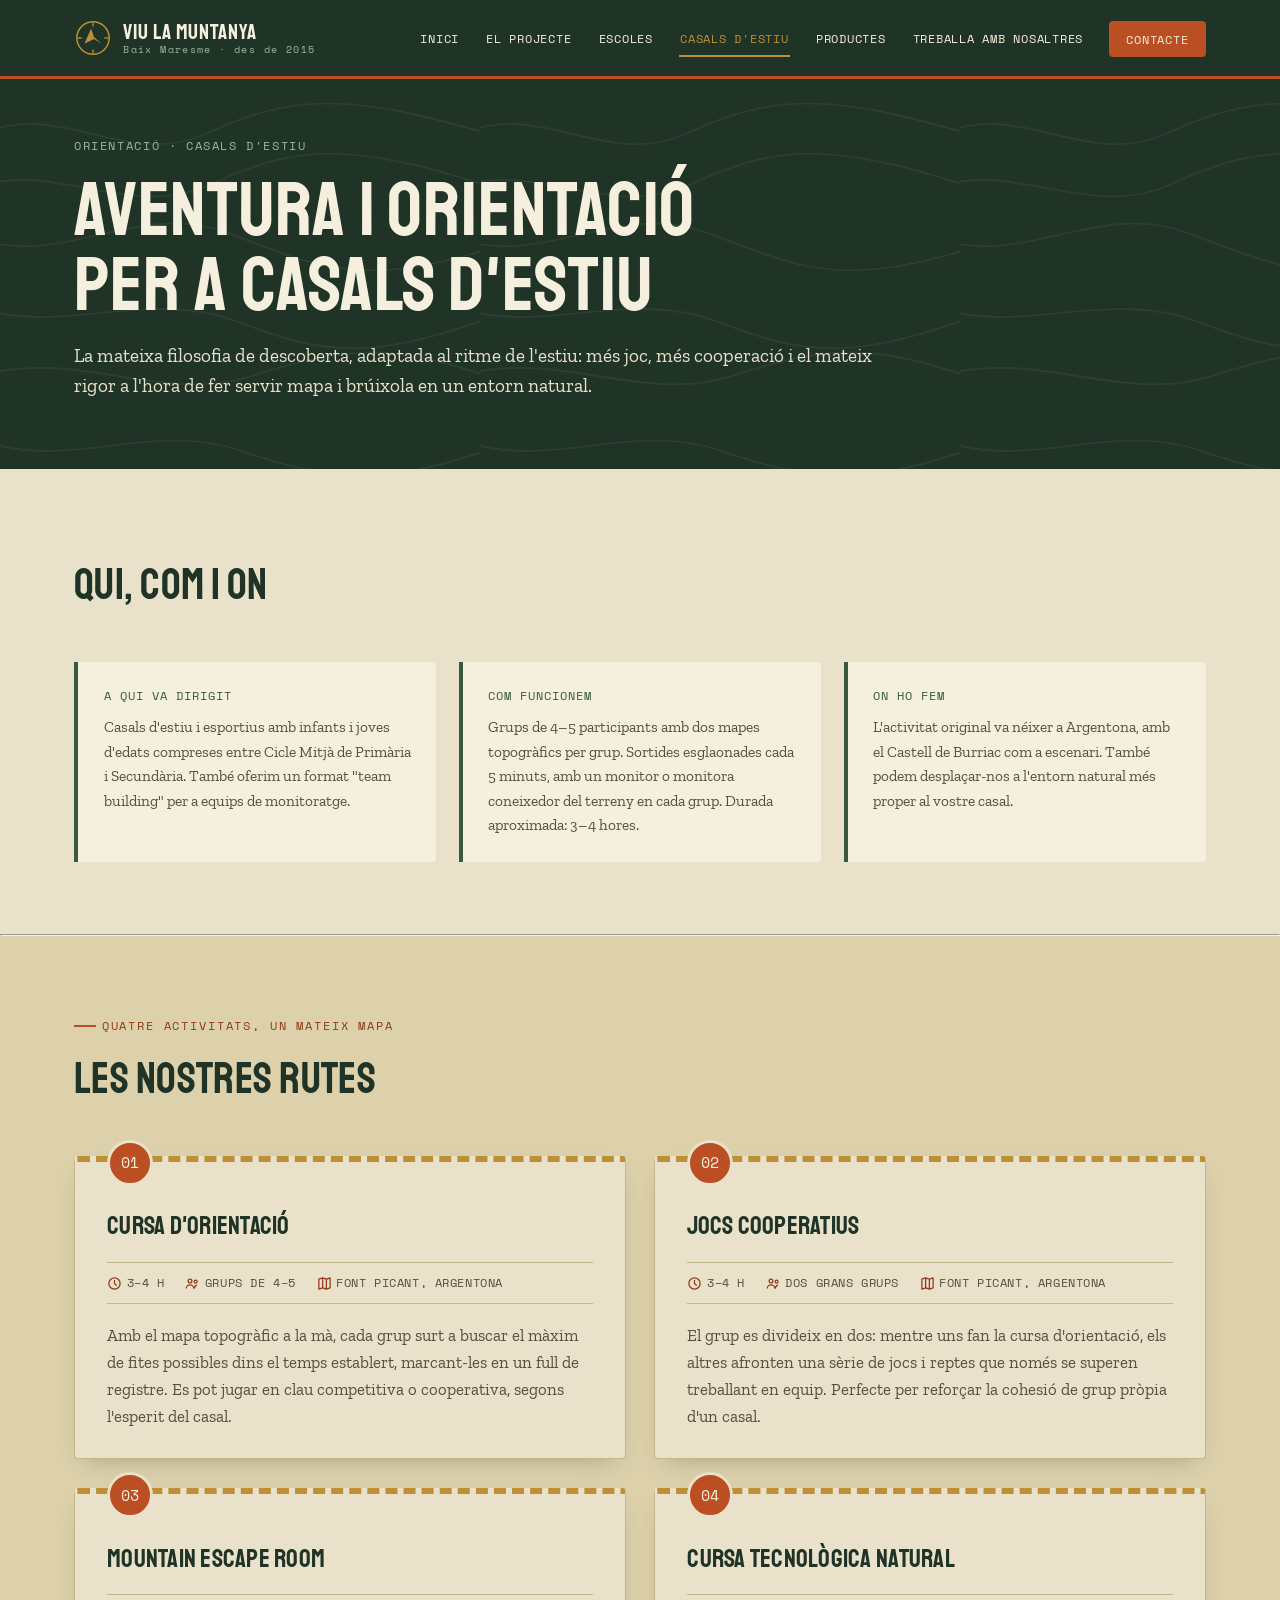
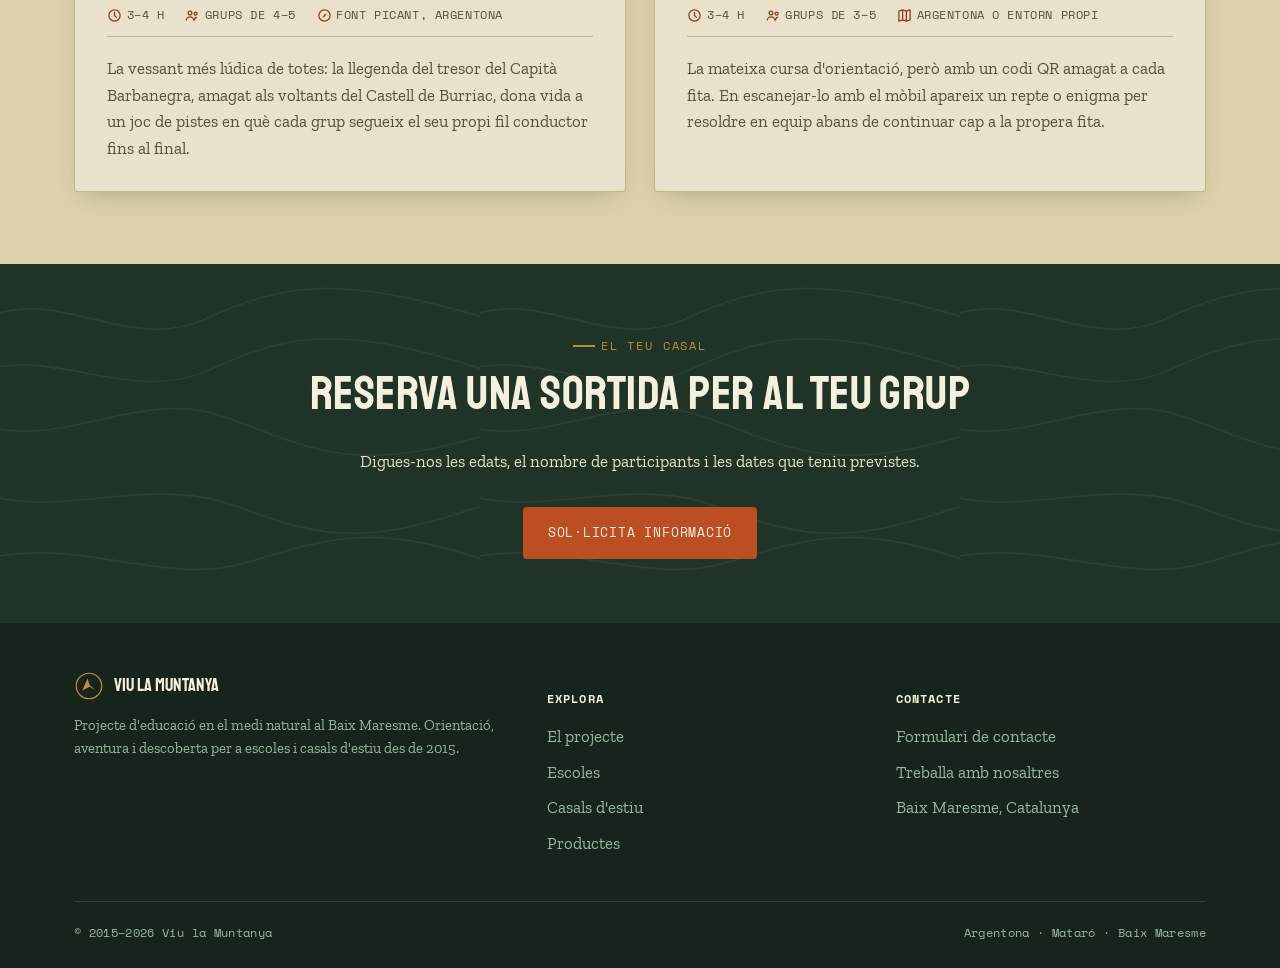
==== casals.html @ aa9889a5 "IMPORT" ====
<!doctype html>
<html lang="ca">
<head>
<meta charset="UTF-8">
<meta name="viewport" content="width=device-width, initial-scale=1">
<title>Orientació en casals d'estiu — Viu la Muntanya</title>
<meta name="description" content="Activitats d'orientació i aventura per a casals d'estiu i esportius del Baix Maresme: cursa d'orientació, jocs cooperatius, mountain escape room i cursa tecnològica natural.">
<link rel="icon" type="image/svg+xml" href="assets/favicon.svg">
<link rel="preconnect" href="https://fonts.googleapis.com">
<link rel="preconnect" href="https://fonts.gstatic.com" crossorigin>
<link href="https://fonts.googleapis.com/css2?family=Staatliches&family=Zilla+Slab:wght@400;500;600;700&family=Space+Mono:wght@400;700&display=swap" rel="stylesheet">
<link rel="stylesheet" href="css/styles.css">
</head>
<body>

<svg style="display:none" aria-hidden="true">
  <symbol id="icon-clock" viewBox="0 0 24 24"><circle cx="12" cy="12" r="9" fill="none" stroke="currentColor" stroke-width="2"/><path d="M12 7v5l3 3" fill="none" stroke="currentColor" stroke-width="2" stroke-linecap="round"/></symbol>
  <symbol id="icon-users" viewBox="0 0 24 24"><circle cx="8" cy="8" r="3" fill="none" stroke="currentColor" stroke-width="2"/><path d="M2 20c0-3.3 2.7-6 6-6s6 2.7 6 6" fill="none" stroke="currentColor" stroke-width="2"/><circle cx="17" cy="9" r="2.4" fill="none" stroke="currentColor" stroke-width="2"/><path d="M15 20c0-2.6 1.8-4.7 4-5.4" fill="none" stroke="currentColor" stroke-width="2"/></symbol>
  <symbol id="icon-map" viewBox="0 0 24 24"><path d="M9 3 3 5v16l6-2 6 2 6-2V3l-6 2-6-2Z" fill="none" stroke="currentColor" stroke-width="2" stroke-linejoin="round"/><line x1="9" y1="3" x2="9" y2="19" stroke="currentColor" stroke-width="2"/><line x1="15" y1="5" x2="15" y2="21" stroke="currentColor" stroke-width="2"/></symbol>
  <symbol id="icon-compass" viewBox="0 0 24 24"><circle cx="12" cy="12" r="9" fill="none" stroke="currentColor" stroke-width="2"/><path d="M15.5 8.5 13 13l-4.5 2.5L11 11z" fill="currentColor"/></symbol>
  <symbol id="icon-menu" viewBox="0 0 24 24"><line x1="4" y1="7" x2="20" y2="7" stroke="currentColor" stroke-width="2"/><line x1="4" y1="12" x2="20" y2="12" stroke="currentColor" stroke-width="2"/><line x1="4" y1="17" x2="20" y2="17" stroke="currentColor" stroke-width="2"/></symbol>
</svg>

<header class="site-header">
  <div class="container">
    <a href="index.html" class="brand">
      <svg class="brand__mark" viewBox="0 0 40 40" aria-hidden="true">
        <circle cx="20" cy="20" r="17" stroke="currentColor" stroke-width="1.6" fill="none"/>
        <line x1="20" y1="4" x2="20" y2="8" stroke="currentColor" stroke-width="1.4"/>
        <line x1="20" y1="32" x2="20" y2="36" stroke="currentColor" stroke-width="1.4"/>
        <line x1="4" y1="20" x2="8" y2="20" stroke="currentColor" stroke-width="1.4"/>
        <line x1="32" y1="20" x2="36" y2="20" stroke="currentColor" stroke-width="1.4"/>
        <path d="M11 26 18 10 21 19 29 26 21 21Z" fill="currentColor"/>
      </svg>
      <span class="brand__word">Viu la Muntanya<small>Baix Maresme · des de 2015</small></span>
    </a>
    <button class="nav__toggle" aria-label="Obrir menú" aria-expanded="false">
      <svg width="22" height="22"><use href="#icon-menu"/></svg>
    </button>
    <nav class="nav" aria-label="Navegació principal">
      <ul class="nav__list">
        <li><a href="index.html">Inici</a></li>
        <li><a href="projecte.html">El projecte</a></li>
        <li><a href="escoles.html">Escoles</a></li>
        <li><a href="casals.html" aria-current="page">Casals d'estiu</a></li>
        <li><a href="productes.html">Productes</a></li>
        <li><a href="treballa.html">Treballa amb nosaltres</a></li>
        <li><a href="contacte.html" class="nav__cta">Contacte</a></li>
      </ul>
    </nav>
  </div>
</header>

<main>

  <section class="hero hero--page topo-bg topo-bg--dark">
    <div class="container">
      <p class="hero__coords">Orientació · Casals d'estiu</p>
      <h1>Aventura i orientació<br>per a casals d'estiu</h1>
      <p class="hero__lede">La mateixa filosofia de descoberta, adaptada al ritme de l'estiu: més joc, més cooperació i el mateix rigor a l'hora de fer servir mapa i brúixola en un entorn natural.</p>
    </div>
  </section>

  <section class="section">
    <div class="container">
      <div class="section__head">
        <h2>Qui, com i on</h2>
      </div>
      <div class="infobar">
        <div class="infobox reveal">
          <h4>A qui va dirigit</h4>
          <p>Casals d'estiu i esportius amb infants i joves d'edats compreses entre Cicle Mitjà de Primària i Secundària. També oferim un format "team building" per a equips de monitoratge.</p>
        </div>
        <div class="infobox reveal">
          <h4>Com funcionem</h4>
          <p>Grups de 4–5 participants amb dos mapes topogràfics per grup. Sortides esglaonades cada 5 minuts, amb un monitor o monitora coneixedor del terreny en cada grup. Durada aproximada: 3–4 hores.</p>
        </div>
        <div class="infobox reveal">
          <h4>On ho fem</h4>
          <p>L'activitat original va néixer a Argentona, amb el Castell de Burriac com a escenari. També podem desplaçar-nos a l'entorn natural més proper al vostre casal.</p>
        </div>
      </div>
    </div>
  </section>

  <hr class="divider-trail">

  <section class="section section--alt">
    <div class="container">
      <div class="section__head">
        <span class="eyebrow">Quatre activitats, un mateix mapa</span>
        <h2>Les nostres rutes</h2>
      </div>
      <div class="routes">

        <article class="route-card reveal" id="cursa-orientacio">
          <span class="route-card__badge">01</span>
          <h3>Cursa d'orientació</h3>
          <div class="route-card__meta">
            <span><svg><use href="#icon-clock"/></svg>3–4 h</span>
            <span><svg><use href="#icon-users"/></svg>Grups de 4–5</span>
            <span><svg><use href="#icon-map"/></svg>Font Picant, Argentona</span>
          </div>
          <p>Amb el mapa topogràfic a la mà, cada grup surt a buscar el màxim de fites possibles dins el temps establert, marcant-les en un full de registre. Es pot jugar en clau competitiva o cooperativa, segons l'esperit del casal.</p>
        </article>

        <article class="route-card reveal" id="jocs-cooperatius">
          <span class="route-card__badge">02</span>
          <h3>Jocs cooperatius</h3>
          <div class="route-card__meta">
            <span><svg><use href="#icon-clock"/></svg>3–4 h</span>
            <span><svg><use href="#icon-users"/></svg>Dos grans grups</span>
            <span><svg><use href="#icon-map"/></svg>Font Picant, Argentona</span>
          </div>
          <p>El grup es divideix en dos: mentre uns fan la cursa d'orientació, els altres afronten una sèrie de jocs i reptes que només se superen treballant en equip. Perfecte per reforçar la cohesió de grup pròpia d'un casal.</p>
        </article>

        <article class="route-card reveal" id="mountain-escape-room">
          <span class="route-card__badge">03</span>
          <h3>Mountain Escape Room</h3>
          <div class="route-card__meta">
            <span><svg><use href="#icon-clock"/></svg>3–4 h</span>
            <span><svg><use href="#icon-users"/></svg>Grups de 4–5</span>
            <span><svg><use href="#icon-compass"/></svg>Font Picant, Argentona</span>
          </div>
          <p>La vessant més lúdica de totes: la llegenda del tresor del Capità Barbanegra, amagat als voltants del Castell de Burriac, dona vida a un joc de pistes en què cada grup segueix el seu propi fil conductor fins al final.</p>
        </article>

        <article class="route-card reveal" id="cursa-tecnologica">
          <span class="route-card__badge">04</span>
          <h3>Cursa tecnològica natural</h3>
          <div class="route-card__meta">
            <span><svg><use href="#icon-clock"/></svg>3–4 h</span>
            <span><svg><use href="#icon-users"/></svg>Grups de 3–5</span>
            <span><svg><use href="#icon-map"/></svg>Argentona o entorn propi</span>
          </div>
          <p>La mateixa cursa d'orientació, però amb un codi QR amagat a cada fita. En escanejar-lo amb el mòbil apareix un repte o enigma per resoldre en equip abans de continuar cap a la propera fita.</p>
        </article>

      </div>
    </div>
  </section>

  <section class="cta-final topo-bg topo-bg--dark">
    <div class="container">
      <span class="eyebrow eyebrow--onDark">El teu casal</span>
      <h2>Reserva una sortida per al teu grup</h2>
      <p>Digues-nos les edats, el nombre de participants i les dates que teniu previstes.</p>
      <div class="hero__actions">
        <a href="contacte.html" class="btn btn--primary">Sol·licita informació</a>
      </div>
    </div>
  </section>

</main>

<footer class="site-footer">
  <div class="container">
    <div class="footer__grid">
      <div>
        <div class="footer__brand">
          <svg viewBox="0 0 40 40" aria-hidden="true"><circle cx="20" cy="20" r="17" stroke="currentColor" stroke-width="1.6" fill="none"/><path d="M11 26 18 10 21 19 29 26 21 21Z" fill="currentColor"/></svg>
          <span>Viu la Muntanya</span>
        </div>
        <p>Projecte d'educació en el medi natural al Baix Maresme. Orientació, aventura i descoberta per a escoles i casals d'estiu des de 2015.</p>
      </div>
      <div class="footer">
        <h5>Explora</h5>
        <ul class="footer__links">
          <li><a href="projecte.html">El projecte</a></li>
          <li><a href="escoles.html">Escoles</a></li>
          <li><a href="casals.html">Casals d'estiu</a></li>
          <li><a href="productes.html">Productes</a></li>
        </ul>
      </div>
      <div class="footer">
        <h5>Contacte</h5>
        <ul class="footer__links">
          <li><a href="contacte.html">Formulari de contacte</a></li>
          <li><a href="treballa.html">Treballa amb nosaltres</a></li>
          <li>Baix Maresme, Catalunya</li>
        </ul>
      </div>
    </div>
    <div class="footer__bottom">
      <span>© 2015–2026 Viu la Muntanya</span>
      <span>Argentona · Mataró · Baix Maresme</span>
    </div>
  </div>
</footer>

<script src="js/main.js"></script>
</body>
</html>
---- css/styles.css ----
/* ==========================================================================
   VIU LA MUNTANYA — sistema de disseny
   Paleta "mapa topogràfic": paper envellit, verd de bosc, blaus de fita
   i el taronja de senyalització de rutes (blaze) com a accent d'acció.
   ========================================================================== */

:root {
  /* ---- color ---- */
  --forest-deep:   #1f3327;
  --forest-mid:    #395a41;
  --forest-pale:   #9ab89f;
  --paper:         #e9e1c9;
  --paper-dark:    #ddd1ac;
  --paper-darker:  #c7b686;
  --blaze:         #bb4f23;
  --blaze-dark:    #8f3a19;
  --ochre:         #bf8f37;
  --ink:           #221d14;
  --ink-soft:      #55503f;
  --cream:         #f5efdd;

  /* ---- type ---- */
  --f-display: "Staatliches", "Arial Narrow", sans-serif;
  --f-body: "Zilla Slab", Georgia, "Times New Roman", serif;
  --f-mono: "Space Mono", "Courier New", monospace;

  /* ---- scale ---- */
  --container: 1180px;
  --radius-sm: 4px;
  --radius-md: 10px;
  --shadow-card: 0 10px 24px -12px rgba(31, 51, 39, 0.35);
}

/* ---------------------------------------------------------------------- */
/* Reset                                                                    */
/* ---------------------------------------------------------------------- */
*, *::before, *::after { box-sizing: border-box; }
html { scroll-behavior: smooth; }
@media (prefers-reduced-motion: reduce) {
  html { scroll-behavior: auto; }
  *, *::before, *::after {
    animation-duration: 0.01ms !important;
    animation-iteration-count: 1 !important;
    transition-duration: 0.01ms !important;
    scroll-behavior: auto !important;
  }
}

body {
  margin: 0;
  background: var(--paper);
  color: var(--ink);
  font-family: var(--f-body);
  font-size: 1.05rem;
  line-height: 1.6;
  -webkit-font-smoothing: antialiased;
}

img { max-width: 100%; display: block; }
a { color: inherit; text-decoration: none; }
ul { list-style: none; margin: 0; padding: 0; }
h1, h2, h3, h4 { margin: 0; font-family: var(--f-display); font-weight: 400; letter-spacing: 0.01em; }
p { margin: 0 0 1em; }
button { font: inherit; cursor: pointer; }

:focus-visible {
  outline: 3px solid var(--blaze);
  outline-offset: 3px;
}

/* topographic contour texture, used as a faint background layer */
.topo-bg {
  position: relative;
}
.topo-bg::before {
  content: "";
  position: absolute;
  inset: 0;
  background-image: url("../assets/topo-light.svg");
  background-size: 480px;
  opacity: 0.55;
  pointer-events: none;
}
.topo-bg--dark::before {
  background-image: url("../assets/topo-dark.svg");
  opacity: 0.5;
}

.container {
  max-width: var(--container);
  margin: 0 auto;
  padding: 0 1.5rem;
  position: relative;
  z-index: 1;
}

.eyebrow {
  display: inline-flex;
  align-items: center;
  gap: 0.5em;
  font-family: var(--f-mono);
  font-size: 0.72rem;
  letter-spacing: 0.16em;
  text-transform: uppercase;
  color: var(--blaze-dark);
}
.eyebrow::before {
  content: "";
  width: 22px;
  height: 2px;
  background: var(--blaze);
  display: inline-block;
}
.eyebrow--onDark { color: var(--ochre); }
.eyebrow--onDark::before { background: var(--ochre); }

/* ---------------------------------------------------------------------- */
/* Header / navegació                                                       */
/* ---------------------------------------------------------------------- */
.site-header {
  position: sticky;
  top: 0;
  z-index: 50;
  background: var(--forest-deep);
  border-bottom: 3px solid var(--blaze);
}
.site-header .container {
  display: flex;
  align-items: center;
  justify-content: space-between;
  height: 76px;
}
.brand {
  display: flex;
  align-items: center;
  gap: 0.7rem;
  color: var(--cream);
}
.brand__mark { width: 38px; height: 38px; flex-shrink: 0; color: var(--ochre); }
.brand__word {
  font-family: var(--f-display);
  font-size: 1.35rem;
  letter-spacing: 0.03em;
  line-height: 1;
}
.brand__word small {
  display: block;
  font-family: var(--f-mono);
  font-size: 0.62rem;
  letter-spacing: 0.14em;
  color: var(--forest-pale);
  margin-top: 3px;
}

.nav {
  display: flex;
  align-items: center;
  gap: 1.6rem;
}
.nav__list {
  display: flex;
  align-items: center;
  gap: 1.5rem;
}
.nav__list a {
  font-family: var(--f-mono);
  font-size: 0.78rem;
  letter-spacing: 0.06em;
  text-transform: uppercase;
  color: var(--cream);
  padding: 0.4rem 0.1rem;
  border-bottom: 2px solid transparent;
  transition: border-color 0.15s ease, color 0.15s ease;
}
.nav__list a:hover { border-color: var(--ochre); }
.nav__list a[aria-current="page"] { color: var(--ochre); border-color: var(--ochre); }
.nav__cta {
  background: var(--blaze);
  color: var(--cream) !important;
  padding: 0.55rem 1.1rem !important;
  border-radius: var(--radius-sm);
  border-bottom: none !important;
}
.nav__cta:hover { background: var(--blaze-dark); border-color: transparent !important; }

.nav__toggle {
  display: none;
  background: none;
  border: none;
  color: var(--cream);
  width: 40px;
  height: 40px;
}

@media (max-width: 860px) {
  .nav__toggle { display: inline-flex; align-items: center; justify-content: center; }
  .nav {
    position: fixed;
    inset: 76px 0 0 0;
    background: var(--forest-deep);
    flex-direction: column;
    align-items: stretch;
    padding: 1.5rem;
    transform: translateY(-8px);
    opacity: 0;
    visibility: hidden;
    transition: opacity 0.18s ease, transform 0.18s ease, visibility 0.18s;
  }
  .nav.is-open { opacity: 1; visibility: visible; transform: translateY(0); }
  .nav__list { flex-direction: column; align-items: flex-start; gap: 0; width: 100%; }
  .nav__list li { width: 100%; border-bottom: 1px solid rgba(245,239,221,0.12); }
  .nav__list a { display: block; padding: 1rem 0.2rem; }
  .nav__cta { margin-top: 1rem; text-align: center; }
}

/* ---------------------------------------------------------------------- */
/* Hero                                                                     */
/* ---------------------------------------------------------------------- */
.hero {
  background: var(--forest-deep);
  color: var(--cream);
  padding: 5rem 0 4rem;
  overflow: hidden;
}
.hero--page { padding: 3.6rem 0 3rem; }
.hero__coords {
  font-family: var(--f-mono);
  font-size: 0.72rem;
  letter-spacing: 0.14em;
  color: var(--forest-pale);
  text-transform: uppercase;
  margin-bottom: 1.1rem;
}
.hero h1 {
  font-size: clamp(2.6rem, 6vw, 5rem);
  line-height: 0.98;
  color: var(--cream);
  text-transform: uppercase;
}
.hero h1 em {
  font-style: normal;
  color: var(--ochre);
}
.hero__lede {
  font-family: var(--f-body);
  font-size: 1.2rem;
  max-width: 42em;
  color: var(--paper);
  margin-top: 1.1rem;
}
.hero__actions {
  display: flex;
  flex-wrap: wrap;
  gap: 0.9rem;
  margin-top: 2rem;
}

.btn {
  display: inline-flex;
  align-items: center;
  gap: 0.5em;
  font-family: var(--f-mono);
  font-size: 0.82rem;
  letter-spacing: 0.06em;
  text-transform: uppercase;
  padding: 0.85rem 1.4rem;
  border-radius: var(--radius-sm);
  border: 2px solid transparent;
  transition: transform 0.12s ease, background 0.15s ease, color 0.15s ease, border-color 0.15s ease;
}
.btn:hover { transform: translateY(-2px); }
.btn--primary { background: var(--blaze); color: var(--cream); }
.btn--primary:hover { background: var(--blaze-dark); }
.btn--ghost { border-color: var(--ochre); color: var(--cream); }
.btn--ghost:hover { background: rgba(245,239,221,0.08); }
.btn--dark { border-color: var(--forest-deep); color: var(--forest-deep); }
.btn--dark:hover { background: var(--forest-deep); color: var(--cream); }

/* ---------------------------------------------------------------------- */
/* Stats strip                                                              */
/* ---------------------------------------------------------------------- */
.stats {
  background: var(--paper-dark);
  border-bottom: 1px solid var(--paper-darker);
}
.stats__grid {
  display: grid;
  grid-template-columns: repeat(4, 1fr);
  gap: 1.5rem;
  padding: 2rem 0;
}
.stat__num {
  font-family: var(--f-display);
  font-size: 2.1rem;
  color: var(--forest-deep);
  line-height: 1;
}
.stat__label {
  font-family: var(--f-mono);
  font-size: 0.68rem;
  letter-spacing: 0.08em;
  text-transform: uppercase;
  color: var(--ink-soft);
  margin-top: 0.4rem;
}
@media (max-width: 760px) {
  .stats__grid { grid-template-columns: repeat(2, 1fr); }
}

/* ---------------------------------------------------------------------- */
/* Seccions genèriques                                                      */
/* ---------------------------------------------------------------------- */
.section { padding: 4.5rem 0; }
.section--tight { padding: 3rem 0; }
.section--alt { background: var(--paper-dark); }
.section__head { max-width: 42em; margin-bottom: 2.6rem; }
.section__head h2 {
  font-size: clamp(1.9rem, 3.6vw, 2.7rem);
  color: var(--forest-deep);
  text-transform: uppercase;
  margin-top: 0.6rem;
}
.section__head p { color: var(--ink-soft); margin-top: 0.9rem; font-size: 1.05rem; }

.divider-trail {
  height: 1px;
  background-image: repeating-linear-gradient(90deg, var(--paper-darker) 0 10px, transparent 10px 18px);
  margin: 0;
}

/* ---------------------------------------------------------------------- */
/* Targetes "fork in the trail" (públic: escoles / casals)                  */
/* ---------------------------------------------------------------------- */
.fork {
  display: grid;
  grid-template-columns: 1fr 1fr;
  gap: 1.6rem;
}
.fork__card {
  background: var(--forest-deep);
  color: var(--cream);
  padding: 2.4rem;
  border-radius: var(--radius-md);
  position: relative;
  overflow: hidden;
  transition: transform 0.18s ease;
}
.fork__card:hover { transform: translateY(-4px); }
.fork__card::after {
  content: "";
  position: absolute; inset: 0;
  background-image: url("../assets/topo-dark.svg");
  background-size: 420px;
  opacity: 0.45;
  pointer-events: none;
}
.fork__card > * { position: relative; z-index: 1; }
.fork__card h3 {
  font-size: 1.9rem;
  text-transform: uppercase;
  margin: 0.6rem 0 0.7rem;
  color: var(--cream);
}
.fork__card p { color: var(--paper); }
.fork__card .btn { margin-top: 1.2rem; }
@media (max-width: 760px) { .fork { grid-template-columns: 1fr; } }

/* ---------------------------------------------------------------------- */
/* Targetes de ruta (activitats) — l'element signatura del lloc            */
/* ---------------------------------------------------------------------- */
.routes {
  display: grid;
  grid-template-columns: repeat(2, 1fr);
  gap: 1.8rem;
}
@media (max-width: 760px) { .routes { grid-template-columns: 1fr; } }

.route-card {
  background: var(--paper);
  border: 1px solid var(--paper-darker);
  border-top: 6px dashed var(--ochre);
  border-radius: var(--radius-sm);
  padding: 2rem 2rem 1.8rem;
  position: relative;
  box-shadow: var(--shadow-card);
  scroll-margin-top: 100px;
}
.route-card__badge {
  position: absolute;
  top: -22px;
  left: 2rem;
  width: 46px;
  height: 46px;
  background: var(--blaze);
  color: var(--cream);
  border-radius: 50%;
  display: flex;
  align-items: center;
  justify-content: center;
  font-family: var(--f-mono);
  font-size: 0.95rem;
  border: 3px solid var(--paper);
}
.route-card h3 {
  margin-top: 0.8rem;
  font-size: 1.6rem;
  color: var(--forest-deep);
  text-transform: uppercase;
}
.route-card__meta {
  display: flex;
  flex-wrap: wrap;
  gap: 0.9rem 1.3rem;
  margin: 0.9rem 0 1.1rem;
  padding: 0.7rem 0;
  border-top: 1px solid var(--paper-darker);
  border-bottom: 1px solid var(--paper-darker);
}
.route-card__meta span {
  display: inline-flex;
  align-items: center;
  gap: 0.4em;
  font-family: var(--f-mono);
  font-size: 0.72rem;
  letter-spacing: 0.05em;
  text-transform: uppercase;
  color: var(--ink-soft);
}
.route-card__meta svg { width: 15px; height: 15px; color: var(--blaze-dark); flex-shrink: 0; }
.route-card p { color: var(--ink-soft); }
.route-card p:last-child { margin-bottom: 0; }
.route-card strong { color: var(--ink); }

/* ---------------------------------------------------------------------- */
/* Caixa d'informació (a qui va dirigit / com funcionem)                    */
/* ---------------------------------------------------------------------- */
.infobar {
  display: grid;
  grid-template-columns: repeat(3, 1fr);
  gap: 1.4rem;
  margin-top: 2.5rem;
}
@media (max-width: 860px) { .infobar { grid-template-columns: 1fr; } }
.infobox {
  background: var(--cream);
  border-left: 4px solid var(--forest-mid);
  padding: 1.5rem 1.6rem;
  border-radius: 0 var(--radius-sm) var(--radius-sm) 0;
}
.infobox h4 {
  font-family: var(--f-mono);
  text-transform: uppercase;
  font-size: 0.78rem;
  letter-spacing: 0.08em;
  color: var(--forest-mid);
  margin-bottom: 0.6rem;
}
.infobox p { color: var(--ink-soft); font-size: 0.96rem; margin: 0; }

/* ---------------------------------------------------------------------- */
/* Timeline (El projecte)                                                   */
/* ---------------------------------------------------------------------- */
.timeline { position: relative; padding-left: 2.6rem; }
.timeline::before {
  content: "";
  position: absolute;
  left: 10px; top: 6px; bottom: 6px;
  width: 2px;
  background-image: repeating-linear-gradient(180deg, var(--forest-mid) 0 8px, transparent 8px 14px);
}
.timeline__step { position: relative; padding-bottom: 2.4rem; }
.timeline__step:last-child { padding-bottom: 0; }
.timeline__step::before {
  content: "";
  position: absolute;
  left: -2.6rem;
  top: 2px;
  width: 22px; height: 22px;
  background: var(--blaze);
  border: 3px solid var(--paper);
  border-radius: 50%;
  box-shadow: 0 0 0 2px var(--forest-mid);
}
.timeline__step h4 {
  font-family: var(--f-display);
  font-size: 1.3rem;
  color: var(--forest-deep);
  text-transform: uppercase;
}
.timeline__step p { color: var(--ink-soft); margin-top: 0.4rem; }

/* ---------------------------------------------------------------------- */
/* Pilars (targetes petites en fila)                                        */
/* ---------------------------------------------------------------------- */
.pillars {
  display: grid;
  grid-template-columns: repeat(4, 1fr);
  gap: 1.2rem;
}
@media (max-width: 860px) { .pillars { grid-template-columns: repeat(2, 1fr); } }
.pillar {
  background: var(--paper);
  border: 1px solid var(--paper-darker);
  padding: 1.4rem;
  text-align: left;
  border-radius: var(--radius-sm);
}
.pillar__num { font-family: var(--f-mono); color: var(--blaze); font-size: 0.8rem; }
.pillar h4 { font-size: 1.15rem; margin: 0.4rem 0 0.3rem; color: var(--forest-deep); text-transform: uppercase; }
.pillar p { font-size: 0.9rem; color: var(--ink-soft); margin: 0; }

/* ---------------------------------------------------------------------- */
/* Productes                                                                */
/* ---------------------------------------------------------------------- */
.products {
  display: grid;
  grid-template-columns: repeat(3, 1fr);
  gap: 1.8rem;
}
@media (max-width: 900px) { .products { grid-template-columns: 1fr; } }
.product-card {
  background: var(--cream);
  border-radius: var(--radius-md);
  overflow: hidden;
  border: 1px solid var(--paper-darker);
  box-shadow: var(--shadow-card);
  display: flex;
  flex-direction: column;
}
.product-card__gallery {
  display: grid;
  grid-template-columns: 2fr 1fr;
  gap: 2px;
  background: var(--paper-darker);
}
.product-card__gallery img { width: 100%; height: 100%; object-fit: cover; aspect-ratio: 1 / 1; }
.product-card__gallery .stack { display: grid; grid-template-rows: 1fr 1fr; gap: 2px; }
.product-card__body { padding: 1.4rem 1.5rem 1.6rem; flex: 1; display: flex; flex-direction: column; }
.product-card h3 { font-size: 1.3rem; color: var(--forest-deep); text-transform: uppercase; }
.product-card p { color: var(--ink-soft); font-size: 0.92rem; flex: 1; }
.price-tag {
  align-self: flex-start;
  background: var(--blaze);
  color: var(--cream);
  font-family: var(--f-mono);
  font-size: 0.85rem;
  padding: 0.3rem 0.7rem;
  border-radius: 999px;
  margin: 0.6rem 0 0.9rem;
}

/* ---------------------------------------------------------------------- */
/* Formularis incrustats (contacte / treballa)                              */
/* ---------------------------------------------------------------------- */
.form-frame {
  background: var(--cream);
  border: 2px solid var(--forest-deep);
  border-radius: var(--radius-md);
  padding: 0.6rem;
  box-shadow: var(--shadow-card);
}
.form-frame__label {
  font-family: var(--f-mono);
  font-size: 0.7rem;
  letter-spacing: 0.1em;
  text-transform: uppercase;
  color: var(--forest-mid);
  padding: 0.6rem 0.8rem 0;
}
.form-frame iframe {
  width: 100%;
  min-height: 900px;
  border: none;
  border-radius: var(--radius-sm);
}
.form-fallback {
  margin-top: 1rem;
  font-family: var(--f-mono);
  font-size: 0.85rem;
}

.contact-info {
  display: grid;
  grid-template-columns: repeat(3, 1fr);
  gap: 1.4rem;
  margin-bottom: 2.4rem;
}
@media (max-width: 860px) { .contact-info { grid-template-columns: 1fr; } }

/* ---------------------------------------------------------------------- */
/* CTA final                                                                */
/* ---------------------------------------------------------------------- */
.cta-final {
  background: var(--forest-deep);
  color: var(--cream);
  padding: 4rem 0;
  text-align: center;
}
.cta-final h2 {
  font-size: clamp(2rem, 4vw, 3rem);
  text-transform: uppercase;
}
.cta-final p { color: var(--paper); max-width: 34em; margin: 1rem auto 2rem; }
.cta-final .hero__actions { justify-content: center; }

/* ---------------------------------------------------------------------- */
/* Footer                                                                   */
/* ---------------------------------------------------------------------- */
.site-footer {
  background: #16241b;
  color: var(--forest-pale);
  padding: 3rem 0 1.6rem;
}
.footer__grid {
  display: grid;
  grid-template-columns: 1.4fr 1fr 1fr;
  gap: 2.4rem;
  padding-bottom: 2.2rem;
  border-bottom: 1px solid rgba(245,239,221,0.12);
}
@media (max-width: 760px) { .footer__grid { grid-template-columns: 1fr; } }
.footer__brand { display: flex; align-items: center; gap: 0.6rem; color: var(--cream); margin-bottom: 0.8rem; }
.footer__brand svg { width: 30px; height: 30px; color: var(--ochre); }
.footer__brand span { font-family: var(--f-display); font-size: 1.15rem; text-transform: uppercase; }
.site-footer p { font-size: 0.92rem; max-width: 30em; }
.footer h5 {
  font-family: var(--f-mono);
  font-size: 0.72rem;
  letter-spacing: 0.1em;
  text-transform: uppercase;
  color: var(--cream);
  margin-bottom: 0.9rem;
}
.footer__links li { margin-bottom: 0.55rem; }
.footer__links a:hover { color: var(--ochre); }
.footer__bottom {
  display: flex;
  justify-content: space-between;
  flex-wrap: wrap;
  gap: 0.6rem;
  padding-top: 1.4rem;
  font-family: var(--f-mono);
  font-size: 0.72rem;
  letter-spacing: 0.03em;
}

/* ---------------------------------------------------------------------- */
/* Scroll reveal utility                                                    */
/* ---------------------------------------------------------------------- */
.reveal { opacity: 0; transform: translateY(16px); transition: opacity 0.5s ease, transform 0.5s ease; }
.reveal.is-visible { opacity: 1; transform: translateY(0); }
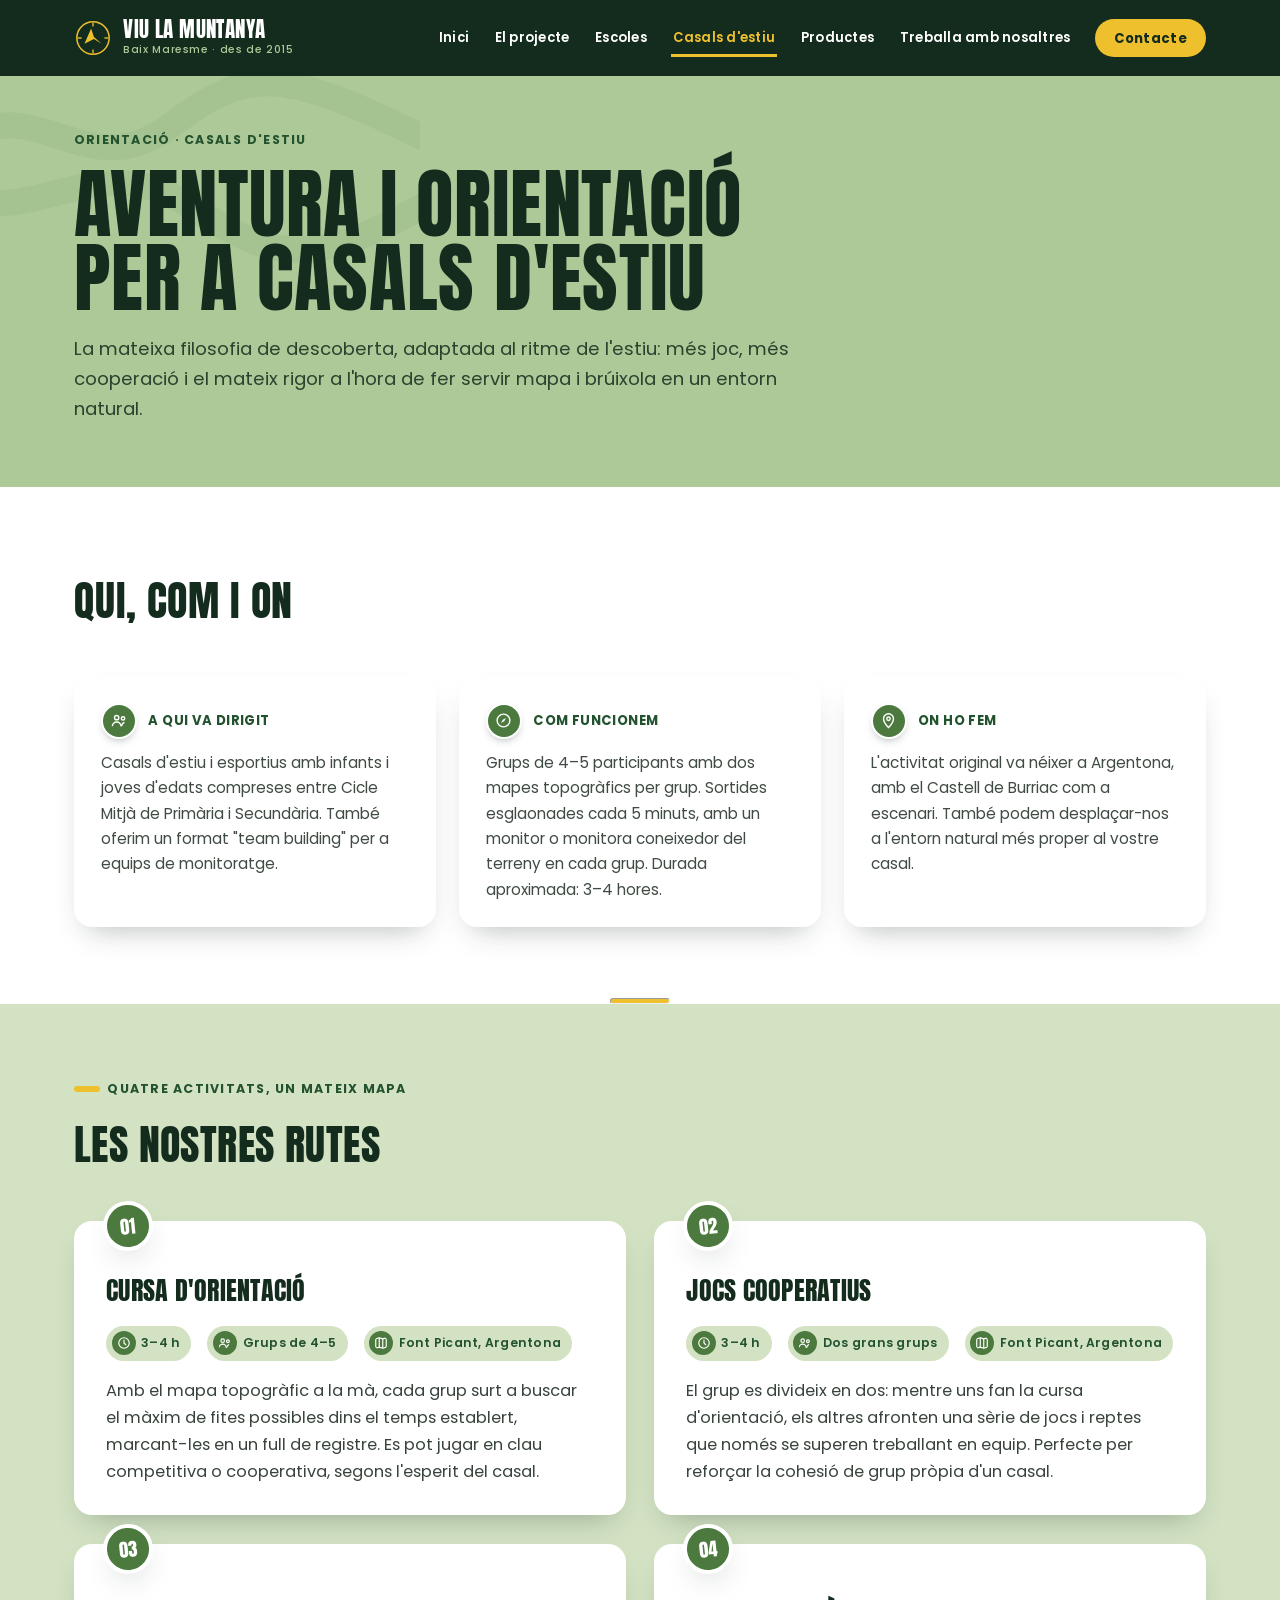
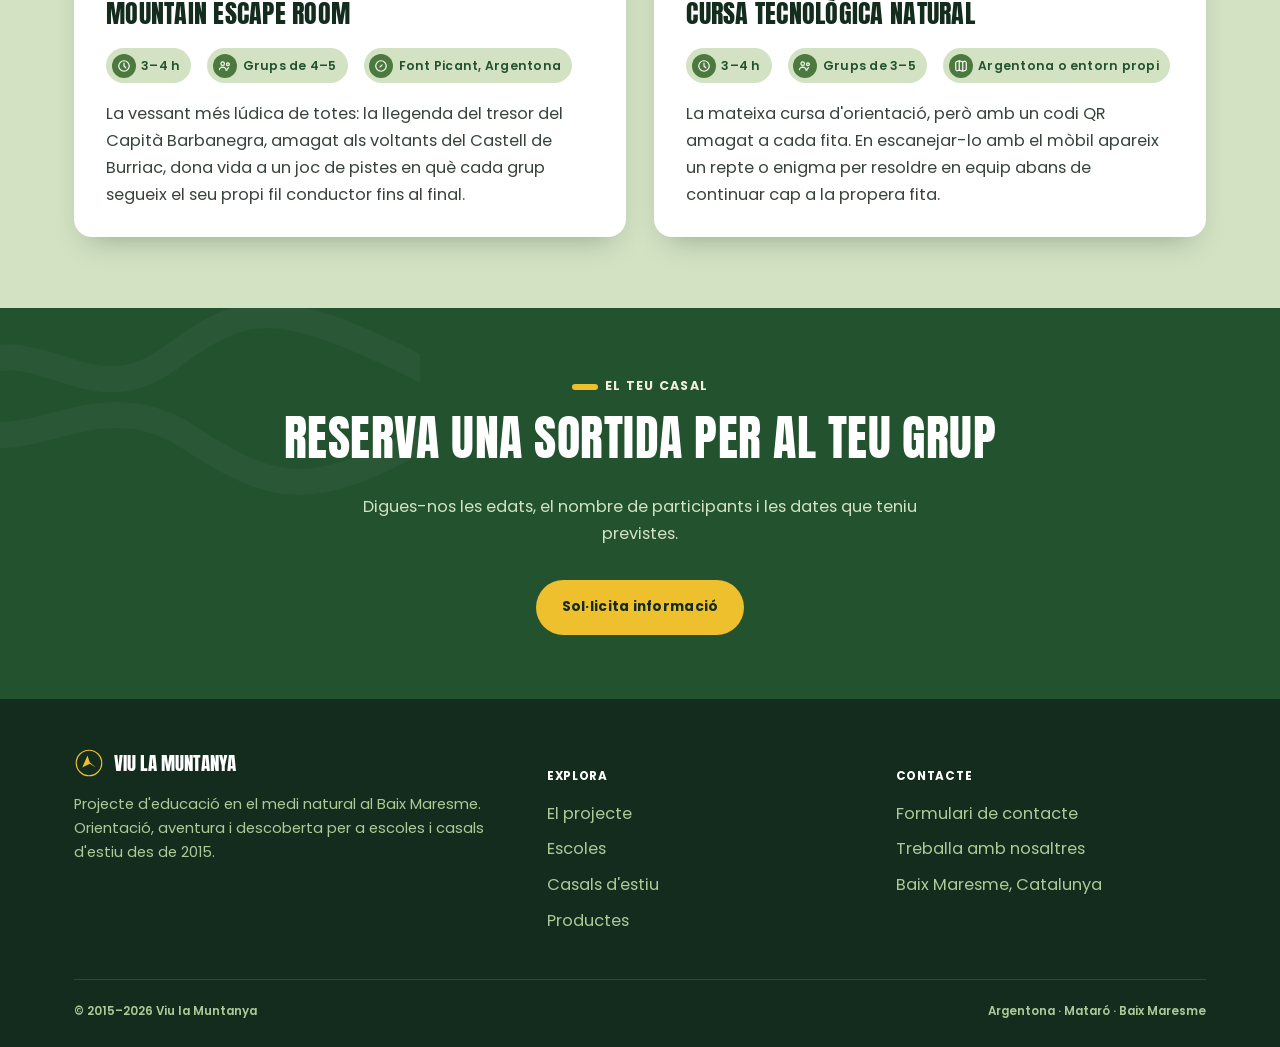
==== commit 520d8ae6: "UPDATE" ====
--- a/casals.html
+++ b/casals.html
@@ -8,7 +8,7 @@
 <link rel="icon" type="image/svg+xml" href="assets/favicon.svg">
 <link rel="preconnect" href="https://fonts.googleapis.com">
 <link rel="preconnect" href="https://fonts.gstatic.com" crossorigin>
-<link href="https://fonts.googleapis.com/css2?family=Staatliches&family=Zilla+Slab:wght@400;500;600;700&family=Space+Mono:wght@400;700&display=swap" rel="stylesheet">
+<link href="https://fonts.googleapis.com/css2?family=Anton&family=Poppins:wght@400;500;600;700;800&family=Caveat:wght@600;700&display=swap" rel="stylesheet">
 <link rel="stylesheet" href="css/styles.css">
 </head>
 <body>
@@ -19,6 +19,7 @@
   <symbol id="icon-map" viewBox="0 0 24 24"><path d="M9 3 3 5v16l6-2 6 2 6-2V3l-6 2-6-2Z" fill="none" stroke="currentColor" stroke-width="2" stroke-linejoin="round"/><line x1="9" y1="3" x2="9" y2="19" stroke="currentColor" stroke-width="2"/><line x1="15" y1="5" x2="15" y2="21" stroke="currentColor" stroke-width="2"/></symbol>
   <symbol id="icon-compass" viewBox="0 0 24 24"><circle cx="12" cy="12" r="9" fill="none" stroke="currentColor" stroke-width="2"/><path d="M15.5 8.5 13 13l-4.5 2.5L11 11z" fill="currentColor"/></symbol>
   <symbol id="icon-menu" viewBox="0 0 24 24"><line x1="4" y1="7" x2="20" y2="7" stroke="currentColor" stroke-width="2"/><line x1="4" y1="12" x2="20" y2="12" stroke="currentColor" stroke-width="2"/><line x1="4" y1="17" x2="20" y2="17" stroke="currentColor" stroke-width="2"/></symbol>
+  <symbol id="icon-pin" viewBox="0 0 24 24"><path d="M12 22s7-7.4 7-12.6A7 7 0 0 0 5 9.4C5 14.6 12 22 12 22Z" fill="none" stroke="currentColor" stroke-width="2"/><circle cx="12" cy="9.5" r="2.4" fill="none" stroke="currentColor" stroke-width="2"/></symbol>
 </svg>
 
 <header class="site-header">
@@ -53,7 +54,7 @@
 
 <main>
 
-  <section class="hero hero--page topo-bg topo-bg--dark">
+  <section class="hero hero--page topo-bg">
     <div class="container">
       <p class="hero__coords">Orientació · Casals d'estiu</p>
       <h1>Aventura i orientació<br>per a casals d'estiu</h1>
@@ -68,15 +69,15 @@
       </div>
       <div class="infobar">
         <div class="infobox reveal">
-          <h4>A qui va dirigit</h4>
+          <h4><span class="icon-badge icon-badge--sm"><svg><use href="#icon-users"/></svg></span>A qui va dirigit</h4>
           <p>Casals d'estiu i esportius amb infants i joves d'edats compreses entre Cicle Mitjà de Primària i Secundària. També oferim un format "team building" per a equips de monitoratge.</p>
         </div>
         <div class="infobox reveal">
-          <h4>Com funcionem</h4>
+          <h4><span class="icon-badge icon-badge--sm"><svg><use href="#icon-compass"/></svg></span>Com funcionem</h4>
           <p>Grups de 4–5 participants amb dos mapes topogràfics per grup. Sortides esglaonades cada 5 minuts, amb un monitor o monitora coneixedor del terreny en cada grup. Durada aproximada: 3–4 hores.</p>
         </div>
         <div class="infobox reveal">
-          <h4>On ho fem</h4>
+          <h4><span class="icon-badge icon-badge--sm"><svg><use href="#icon-pin"/></svg></span>On ho fem</h4>
           <p>L'activitat original va néixer a Argentona, amb el Castell de Burriac com a escenari. També podem desplaçar-nos a l'entorn natural més proper al vostre casal.</p>
         </div>
       </div>
--- a/css/styles.css
+++ b/css/styles.css
@@ -1,39 +1,33 @@
 /* ==========================================================================
-   VIU LA MUNTANYA — sistema de disseny
-   Paleta "mapa topogràfic": paper envellit, verd de bosc, blaus de fita
-   i el taronja de senyalització de rutes (blaze) com a accent d'acció.
+   VIU LA MUNTANYA — sistema de disseny v2
+   Basat directament en el fullet oficial "Perdre't per trobar-te":
+   verd viu, crema, groc d'avís i tipografia de pòster.
    ========================================================================== */
 
 :root {
-  /* ---- color ---- */
-  --forest-deep:   #1f3327;
-  --forest-mid:    #395a41;
-  --forest-pale:   #9ab89f;
-  --paper:         #e9e1c9;
-  --paper-dark:    #ddd1ac;
-  --paper-darker:  #c7b686;
-  --blaze:         #bb4f23;
-  --blaze-dark:    #8f3a19;
-  --ochre:         #bf8f37;
-  --ink:           #221d14;
-  --ink-soft:      #55503f;
-  --cream:         #f5efdd;
-
-  /* ---- type ---- */
-  --f-display: "Staatliches", "Arial Narrow", sans-serif;
-  --f-body: "Zilla Slab", Georgia, "Times New Roman", serif;
-  --f-mono: "Space Mono", "Courier New", monospace;
-
-  /* ---- scale ---- */
+  /* ---- color (extret del fullet) ---- */
+  --green-ink:   #142c1d;  /* verd quasi negre: capçalera, peu, text principal */
+  --green-dark:  #23522f;  /* verd fosc: targetes i blocs de crida a l'acció */
+  --green-mid:   #4c7a3e;  /* verd viu: cercles d'icona, accents, hover */
+  --green-mid-dk:#3a5f30;
+  --sage:        #adc998;  /* verd clar: fons de secció */
+  --sage-soft:   #d3e2c3;  /* verd molt clar: fons alternatiu */
+  --cream:       #f3eedb;  /* targetes clares */
+  --yellow:      #efc02e;  /* accent d'avís / crida a l'acció */
+  --yellow-dark: #d6a913;
+  --ink:         #16241a;  /* text sobre fons clar */
+  --white:       #ffffff;
+
+  --f-display: "Anton", "Arial Narrow", sans-serif;
+  --f-body: "Poppins", "Segoe UI", sans-serif;
+  --f-hand: "Caveat", cursive;
+
   --container: 1180px;
-  --radius-sm: 4px;
-  --radius-md: 10px;
-  --shadow-card: 0 10px 24px -12px rgba(31, 51, 39, 0.35);
-}
-
-/* ---------------------------------------------------------------------- */
-/* Reset                                                                    */
-/* ---------------------------------------------------------------------- */
+  --radius-sm: 8px;
+  --radius-md: 18px;
+  --shadow-card: 0 14px 30px -14px rgba(20, 44, 29, 0.35);
+}
+
 *, *::before, *::after { box-sizing: border-box; }
 html { scroll-behavior: smooth; }
 @media (prefers-reduced-motion: reduce) {
@@ -48,11 +42,11 @@
 
 body {
   margin: 0;
-  background: var(--paper);
+  background: var(--white);
   color: var(--ink);
   font-family: var(--f-body);
-  font-size: 1.05rem;
-  line-height: 1.6;
+  font-size: 1.02rem;
+  line-height: 1.65;
   -webkit-font-smoothing: antialiased;
 }
 
@@ -62,28 +56,31 @@
 h1, h2, h3, h4 { margin: 0; font-family: var(--f-display); font-weight: 400; letter-spacing: 0.01em; }
 p { margin: 0 0 1em; }
 button { font: inherit; cursor: pointer; }
+strong { font-weight: 700; }
 
 :focus-visible {
-  outline: 3px solid var(--blaze);
+  outline: 3px solid var(--yellow-dark);
   outline-offset: 3px;
 }
 
-/* topographic contour texture, used as a faint background layer */
-.topo-bg {
-  position: relative;
-}
+/* pinzellada decorativa (substitueix la textura de mapa) */
+.topo-bg { position: relative; }
 .topo-bg::before {
   content: "";
   position: absolute;
-  inset: 0;
+  top: 0; left: 0;
+  width: 420px; height: 320px;
+  max-width: 60%;
   background-image: url("../assets/topo-light.svg");
-  background-size: 480px;
-  opacity: 0.55;
+  background-repeat: no-repeat;
+  background-size: contain;
+  background-position: top left;
+  opacity: 0.5;
   pointer-events: none;
 }
 .topo-bg--dark::before {
   background-image: url("../assets/topo-dark.svg");
-  opacity: 0.5;
+  opacity: 0.4;
 }
 
 .container {
@@ -97,22 +94,32 @@
 .eyebrow {
   display: inline-flex;
   align-items: center;
-  gap: 0.5em;
-  font-family: var(--f-mono);
-  font-size: 0.72rem;
-  letter-spacing: 0.16em;
+  gap: 0.6em;
+  font-family: var(--f-body);
+  font-weight: 700;
+  font-size: 0.78rem;
+  letter-spacing: 0.1em;
   text-transform: uppercase;
-  color: var(--blaze-dark);
+  color: var(--green-dark);
 }
 .eyebrow::before {
   content: "";
-  width: 22px;
-  height: 2px;
-  background: var(--blaze);
+  width: 26px;
+  height: 6px;
+  border-radius: 4px;
+  background: var(--yellow);
   display: inline-block;
 }
-.eyebrow--onDark { color: var(--ochre); }
-.eyebrow--onDark::before { background: var(--ochre); }
+.eyebrow--onDark { color: var(--cream); }
+
+mark {
+  background: var(--yellow);
+  color: var(--green-ink);
+  padding: 0.02em 0.28em;
+  border-radius: 6px;
+  box-decoration-break: clone;
+  -webkit-box-decoration-break: clone;
+}
 
 /* ---------------------------------------------------------------------- */
 /* Header / navegació                                                       */
@@ -121,8 +128,7 @@
   position: sticky;
   top: 0;
   z-index: 50;
-  background: var(--forest-deep);
-  border-bottom: 3px solid var(--blaze);
+  background: var(--green-ink);
 }
 .site-header .container {
   display: flex;
@@ -134,70 +140,59 @@
   display: flex;
   align-items: center;
   gap: 0.7rem;
-  color: var(--cream);
-}
-.brand__mark { width: 38px; height: 38px; flex-shrink: 0; color: var(--ochre); }
+  color: var(--white);
+}
+.brand__mark { width: 38px; height: 38px; flex-shrink: 0; color: var(--yellow); }
 .brand__word {
   font-family: var(--f-display);
-  font-size: 1.35rem;
-  letter-spacing: 0.03em;
+  font-size: 1.3rem;
+  letter-spacing: 0.02em;
   line-height: 1;
+  text-transform: uppercase;
 }
 .brand__word small {
   display: block;
-  font-family: var(--f-mono);
-  font-size: 0.62rem;
-  letter-spacing: 0.14em;
-  color: var(--forest-pale);
-  margin-top: 3px;
-}
-
-.nav {
-  display: flex;
-  align-items: center;
-  gap: 1.6rem;
-}
-.nav__list {
-  display: flex;
-  align-items: center;
-  gap: 1.5rem;
-}
+  font-family: var(--f-body);
+  font-weight: 500;
+  text-transform: none;
+  font-size: 0.65rem;
+  letter-spacing: 0.06em;
+  color: var(--sage);
+  margin-top: 4px;
+}
+
+.nav { display: flex; align-items: center; gap: 1.6rem; }
+.nav__list { display: flex; align-items: center; gap: 1.4rem; }
 .nav__list a {
-  font-family: var(--f-mono);
-  font-size: 0.78rem;
-  letter-spacing: 0.06em;
-  text-transform: uppercase;
-  color: var(--cream);
+  font-family: var(--f-body);
+  font-weight: 600;
+  font-size: 0.82rem;
+  letter-spacing: 0.02em;
+  color: var(--white);
   padding: 0.4rem 0.1rem;
-  border-bottom: 2px solid transparent;
+  border-bottom: 3px solid transparent;
   transition: border-color 0.15s ease, color 0.15s ease;
 }
-.nav__list a:hover { border-color: var(--ochre); }
-.nav__list a[aria-current="page"] { color: var(--ochre); border-color: var(--ochre); }
+.nav__list a:hover { border-color: var(--yellow); }
+.nav__list a[aria-current="page"] { color: var(--yellow); border-color: var(--yellow); }
 .nav__cta {
-  background: var(--blaze);
-  color: var(--cream) !important;
-  padding: 0.55rem 1.1rem !important;
-  border-radius: var(--radius-sm);
+  background: var(--yellow);
+  color: var(--green-ink) !important;
+  font-weight: 700 !important;
+  padding: 0.6rem 1.2rem !important;
+  border-radius: 999px;
   border-bottom: none !important;
 }
-.nav__cta:hover { background: var(--blaze-dark); border-color: transparent !important; }
-
-.nav__toggle {
-  display: none;
-  background: none;
-  border: none;
-  color: var(--cream);
-  width: 40px;
-  height: 40px;
-}
+.nav__cta:hover { background: var(--yellow-dark); border-color: transparent !important; }
+
+.nav__toggle { display: none; background: none; border: none; color: var(--white); width: 40px; height: 40px; }
 
 @media (max-width: 860px) {
   .nav__toggle { display: inline-flex; align-items: center; justify-content: center; }
   .nav {
     position: fixed;
     inset: 76px 0 0 0;
-    background: var(--forest-deep);
+    background: var(--green-ink);
     flex-direction: column;
     align-items: stretch;
     padding: 1.5rem;
@@ -208,254 +203,222 @@
   }
   .nav.is-open { opacity: 1; visibility: visible; transform: translateY(0); }
   .nav__list { flex-direction: column; align-items: flex-start; gap: 0; width: 100%; }
-  .nav__list li { width: 100%; border-bottom: 1px solid rgba(245,239,221,0.12); }
-  .nav__list a { display: block; padding: 1rem 0.2rem; }
-  .nav__cta { margin-top: 1rem; text-align: center; }
-}
-
-/* ---------------------------------------------------------------------- */
-/* Hero                                                                     */
+  .nav__list li { width: 100%; border-bottom: 1px solid rgba(255,255,255,0.1); }
+  .nav__list a { display: block; padding: 1rem 0.2rem; border-bottom: none; }
+  .nav__cta { margin-top: 1rem; text-align: center; display: block; }
+}
+
+/* ---------------------------------------------------------------------- */
+/* Hero — fons clar, com el fullet                                         */
 /* ---------------------------------------------------------------------- */
 .hero {
-  background: var(--forest-deep);
-  color: var(--cream);
-  padding: 5rem 0 4rem;
+  background: var(--sage);
+  color: var(--ink);
+  padding: 4.6rem 0 3.6rem;
   overflow: hidden;
 }
-.hero--page { padding: 3.6rem 0 3rem; }
+.hero--page { padding: 3.4rem 0 2.8rem; }
 .hero__coords {
-  font-family: var(--f-mono);
-  font-size: 0.72rem;
-  letter-spacing: 0.14em;
-  color: var(--forest-pale);
+  font-family: var(--f-body);
+  font-weight: 700;
+  font-size: 0.78rem;
+  letter-spacing: 0.1em;
+  color: var(--green-dark);
   text-transform: uppercase;
-  margin-bottom: 1.1rem;
+  margin-bottom: 1rem;
 }
 .hero h1 {
-  font-size: clamp(2.6rem, 6vw, 5rem);
-  line-height: 0.98;
-  color: var(--cream);
+  font-size: clamp(2.6rem, 6vw, 4.8rem);
+  line-height: 0.96;
+  color: var(--green-ink);
   text-transform: uppercase;
 }
-.hero h1 em {
-  font-style: normal;
-  color: var(--ochre);
-}
 .hero__lede {
   font-family: var(--f-body);
-  font-size: 1.2rem;
+  font-size: 1.14rem;
   max-width: 42em;
-  color: var(--paper);
-  margin-top: 1.1rem;
-}
-.hero__actions {
-  display: flex;
-  flex-wrap: wrap;
-  gap: 0.9rem;
-  margin-top: 2rem;
-}
+  color: var(--green-ink);
+  opacity: 0.85;
+  margin-top: 1.2rem;
+}
+.hero__actions { display: flex; flex-wrap: wrap; gap: 0.9rem; margin-top: 2rem; }
 
 .btn {
   display: inline-flex;
   align-items: center;
   gap: 0.5em;
-  font-family: var(--f-mono);
-  font-size: 0.82rem;
-  letter-spacing: 0.06em;
-  text-transform: uppercase;
-  padding: 0.85rem 1.4rem;
-  border-radius: var(--radius-sm);
+  font-family: var(--f-body);
+  font-weight: 700;
+  font-size: 0.86rem;
+  letter-spacing: 0.02em;
+  padding: 0.9rem 1.5rem;
+  border-radius: 999px;
   border: 2px solid transparent;
   transition: transform 0.12s ease, background 0.15s ease, color 0.15s ease, border-color 0.15s ease;
 }
 .btn:hover { transform: translateY(-2px); }
-.btn--primary { background: var(--blaze); color: var(--cream); }
-.btn--primary:hover { background: var(--blaze-dark); }
-.btn--ghost { border-color: var(--ochre); color: var(--cream); }
-.btn--ghost:hover { background: rgba(245,239,221,0.08); }
-.btn--dark { border-color: var(--forest-deep); color: var(--forest-deep); }
-.btn--dark:hover { background: var(--forest-deep); color: var(--cream); }
+.btn--primary { background: var(--yellow); color: var(--green-ink); }
+.btn--primary:hover { background: var(--yellow-dark); }
+.btn--dark { background: var(--green-ink); color: var(--white); }
+.btn--dark:hover { background: var(--green-dark); }
+/* contorn per a fons clars (sage / crema / blanc) */
+.btn--outline {
+  border-color: var(--green-ink);
+  color: var(--green-ink);
+  background: transparent;
+}
+.btn--outline:hover { background: var(--green-ink); color: var(--white); }
+/* contorn per a fons foscos (verd fosc) */
+.btn--ghost { border-color: var(--white); color: var(--white); background: transparent; }
+.btn--ghost:hover { background: rgba(255,255,255,0.12); }
 
 /* ---------------------------------------------------------------------- */
 /* Stats strip                                                              */
 /* ---------------------------------------------------------------------- */
-.stats {
-  background: var(--paper-dark);
-  border-bottom: 1px solid var(--paper-darker);
-}
-.stats__grid {
-  display: grid;
-  grid-template-columns: repeat(4, 1fr);
-  gap: 1.5rem;
-  padding: 2rem 0;
-}
-.stat__num {
-  font-family: var(--f-display);
-  font-size: 2.1rem;
-  color: var(--forest-deep);
-  line-height: 1;
-}
-.stat__label {
-  font-family: var(--f-mono);
-  font-size: 0.68rem;
-  letter-spacing: 0.08em;
-  text-transform: uppercase;
-  color: var(--ink-soft);
-  margin-top: 0.4rem;
-}
-@media (max-width: 760px) {
-  .stats__grid { grid-template-columns: repeat(2, 1fr); }
-}
+.stats { background: var(--cream); }
+.stats__grid { display: grid; grid-template-columns: repeat(4, 1fr); gap: 1.5rem; padding: 2.2rem 0; }
+.stat__num { font-family: var(--f-display); font-size: 2.3rem; color: var(--green-dark); line-height: 1; }
+.stat__label { font-family: var(--f-body); font-weight: 600; font-size: 0.76rem; letter-spacing: 0.03em; color: var(--ink); opacity: 0.75; margin-top: 0.5rem; }
+@media (max-width: 760px) { .stats__grid { grid-template-columns: repeat(2, 1fr); } }
 
 /* ---------------------------------------------------------------------- */
 /* Seccions genèriques                                                      */
 /* ---------------------------------------------------------------------- */
-.section { padding: 4.5rem 0; }
+.section { padding: 4.4rem 0; }
 .section--tight { padding: 3rem 0; }
-.section--alt { background: var(--paper-dark); }
+.section--alt { background: var(--sage-soft); }
 .section__head { max-width: 42em; margin-bottom: 2.6rem; }
-.section__head h2 {
-  font-size: clamp(1.9rem, 3.6vw, 2.7rem);
-  color: var(--forest-deep);
-  text-transform: uppercase;
-  margin-top: 0.6rem;
-}
-.section__head p { color: var(--ink-soft); margin-top: 0.9rem; font-size: 1.05rem; }
-
-.divider-trail {
-  height: 1px;
-  background-image: repeating-linear-gradient(90deg, var(--paper-darker) 0 10px, transparent 10px 18px);
-  margin: 0;
-}
+.section__head h2 { font-size: clamp(1.9rem, 3.6vw, 2.6rem); color: var(--green-ink); text-transform: uppercase; margin-top: 0.6rem; }
+.section__head p { color: var(--ink); opacity: 0.78; margin-top: 0.9rem; font-size: 1.05rem; }
+
+.divider-trail { height: 6px; border-radius: 4px; background: var(--yellow); width: 60px; margin: 0 auto; }
+
+/* ---------------------------------------------------------------------- */
+/* Icones en cercle — l'element signatura del fullet                       */
+/* ---------------------------------------------------------------------- */
+.icon-badge {
+  display: inline-flex;
+  align-items: center;
+  justify-content: center;
+  width: 52px;
+  height: 52px;
+  border-radius: 50%;
+  background: var(--green-mid);
+  color: var(--white);
+  flex-shrink: 0;
+  border: 3px solid var(--white);
+  box-shadow: 0 4px 10px -4px rgba(20,44,29,0.4);
+}
+.icon-badge svg { width: 24px; height: 24px; }
+.icon-badge--sm { width: 36px; height: 36px; border-width: 2px; }
+.icon-badge--sm svg { width: 17px; height: 17px; }
+.icon-badge--onDark { background: var(--sage); color: var(--green-ink); border-color: var(--green-mid); }
 
 /* ---------------------------------------------------------------------- */
 /* Targetes "fork in the trail" (públic: escoles / casals)                  */
 /* ---------------------------------------------------------------------- */
-.fork {
-  display: grid;
-  grid-template-columns: 1fr 1fr;
-  gap: 1.6rem;
-}
+.fork { display: grid; grid-template-columns: 1fr 1fr; gap: 1.6rem; }
 .fork__card {
-  background: var(--forest-deep);
-  color: var(--cream);
+  background: var(--green-dark);
+  color: var(--white);
   padding: 2.4rem;
   border-radius: var(--radius-md);
   position: relative;
   overflow: hidden;
   transition: transform 0.18s ease;
 }
+.fork__card:nth-child(2) { background: var(--green-mid); }
 .fork__card:hover { transform: translateY(-4px); }
-.fork__card::after {
-  content: "";
-  position: absolute; inset: 0;
-  background-image: url("../assets/topo-dark.svg");
-  background-size: 420px;
-  opacity: 0.45;
-  pointer-events: none;
-}
-.fork__card > * { position: relative; z-index: 1; }
-.fork__card h3 {
-  font-size: 1.9rem;
-  text-transform: uppercase;
-  margin: 0.6rem 0 0.7rem;
-  color: var(--cream);
-}
-.fork__card p { color: var(--paper); }
+.fork__card h3 { font-size: 2rem; text-transform: uppercase; margin: 0.6rem 0 0.7rem; color: var(--white); }
+.fork__card p { color: var(--sage-soft); }
 .fork__card .btn { margin-top: 1.2rem; }
 @media (max-width: 760px) { .fork { grid-template-columns: 1fr; } }
 
 /* ---------------------------------------------------------------------- */
-/* Targetes de ruta (activitats) — l'element signatura del lloc            */
-/* ---------------------------------------------------------------------- */
-.routes {
-  display: grid;
-  grid-template-columns: repeat(2, 1fr);
-  gap: 1.8rem;
-}
+/* Targetes de ruta (activitats)                                           */
+/* ---------------------------------------------------------------------- */
+.routes { display: grid; grid-template-columns: repeat(2, 1fr); gap: 1.8rem; }
 @media (max-width: 760px) { .routes { grid-template-columns: 1fr; } }
 
 .route-card {
-  background: var(--paper);
-  border: 1px solid var(--paper-darker);
-  border-top: 6px dashed var(--ochre);
-  border-radius: var(--radius-sm);
-  padding: 2rem 2rem 1.8rem;
+  background: var(--white);
+  border-radius: var(--radius-md);
+  padding: 2.1rem 2rem 1.8rem;
   position: relative;
   box-shadow: var(--shadow-card);
   scroll-margin-top: 100px;
 }
 .route-card__badge {
   position: absolute;
-  top: -22px;
-  left: 2rem;
-  width: 46px;
-  height: 46px;
-  background: var(--blaze);
-  color: var(--cream);
+  top: -20px;
+  left: 1.8rem;
+  width: 50px;
+  height: 50px;
+  background: var(--green-mid);
+  color: var(--white);
   border-radius: 50%;
   display: flex;
   align-items: center;
   justify-content: center;
-  font-family: var(--f-mono);
-  font-size: 0.95rem;
-  border: 3px solid var(--paper);
-}
-.route-card h3 {
-  margin-top: 0.8rem;
-  font-size: 1.6rem;
-  color: var(--forest-deep);
-  text-transform: uppercase;
-}
-.route-card__meta {
-  display: flex;
-  flex-wrap: wrap;
-  gap: 0.9rem 1.3rem;
-  margin: 0.9rem 0 1.1rem;
-  padding: 0.7rem 0;
-  border-top: 1px solid var(--paper-darker);
-  border-bottom: 1px solid var(--paper-darker);
-}
+  font-family: var(--f-display);
+  font-size: 1.15rem;
+  border: 4px solid var(--white);
+  box-shadow: var(--shadow-card);
+  transform: rotate(-6deg);
+}
+.route-card h3 { margin-top: 0.9rem; font-size: 1.6rem; color: var(--green-ink); text-transform: uppercase; }
+.route-card__meta { display: flex; flex-wrap: wrap; gap: 0.6rem 1rem; margin: 0.9rem 0 1.1rem; }
 .route-card__meta span {
   display: inline-flex;
   align-items: center;
-  gap: 0.4em;
-  font-family: var(--f-mono);
-  font-size: 0.72rem;
-  letter-spacing: 0.05em;
-  text-transform: uppercase;
-  color: var(--ink-soft);
-}
-.route-card__meta svg { width: 15px; height: 15px; color: var(--blaze-dark); flex-shrink: 0; }
-.route-card p { color: var(--ink-soft); }
+  gap: 0.45em;
+  font-family: var(--f-body);
+  font-weight: 600;
+  font-size: 0.76rem;
+  letter-spacing: 0.02em;
+  color: var(--green-dark);
+  background: var(--sage-soft);
+  padding: 0.35rem 0.7rem 0.35rem 0.35rem;
+  border-radius: 999px;
+}
+.route-card__meta span svg {
+  width: 24px; height: 24px;
+  background: var(--green-mid);
+  color: var(--white);
+  border-radius: 50%;
+  padding: 5px;
+  box-sizing: border-box;
+  flex-shrink: 0;
+}
+.route-card p { color: var(--ink); opacity: 0.85; }
 .route-card p:last-child { margin-bottom: 0; }
-.route-card strong { color: var(--ink); }
-
-/* ---------------------------------------------------------------------- */
-/* Caixa d'informació (a qui va dirigit / com funcionem)                    */
-/* ---------------------------------------------------------------------- */
-.infobar {
-  display: grid;
-  grid-template-columns: repeat(3, 1fr);
-  gap: 1.4rem;
-  margin-top: 2.5rem;
-}
+.route-card strong { color: var(--green-ink); opacity: 1; }
+
+/* ---------------------------------------------------------------------- */
+/* Caixa d'informació (a qui / com funcionem / detall)                      */
+/* ---------------------------------------------------------------------- */
+.infobar { display: grid; grid-template-columns: repeat(3, 1fr); gap: 1.4rem; margin-top: 2.5rem; }
 @media (max-width: 860px) { .infobar { grid-template-columns: 1fr; } }
 .infobox {
-  background: var(--cream);
-  border-left: 4px solid var(--forest-mid);
-  padding: 1.5rem 1.6rem;
-  border-radius: 0 var(--radius-sm) var(--radius-sm) 0;
+  background: var(--white);
+  padding: 1.6rem 1.7rem;
+  border-radius: var(--radius-md);
+  box-shadow: var(--shadow-card);
 }
 .infobox h4 {
-  font-family: var(--f-mono);
+  font-family: var(--f-body);
+  font-weight: 700;
   text-transform: uppercase;
-  font-size: 0.78rem;
-  letter-spacing: 0.08em;
-  color: var(--forest-mid);
-  margin-bottom: 0.6rem;
-}
-.infobox p { color: var(--ink-soft); font-size: 0.96rem; margin: 0; }
+  font-size: 0.82rem;
+  letter-spacing: 0.03em;
+  color: var(--green-dark);
+  margin-bottom: 0.7rem;
+  display: flex;
+  align-items: center;
+  gap: 0.7rem;
+}
+.contact-info .infobox h4 svg { width: 20px; height: 20px; }
+.infobox p { color: var(--ink); opacity: 0.82; font-size: 0.96rem; margin: 0; }
 
 /* ---------------------------------------------------------------------- */
 /* Timeline (El projecte)                                                   */
@@ -465,8 +428,9 @@
   content: "";
   position: absolute;
   left: 10px; top: 6px; bottom: 6px;
-  width: 2px;
-  background-image: repeating-linear-gradient(180deg, var(--forest-mid) 0 8px, transparent 8px 14px);
+  width: 4px;
+  border-radius: 4px;
+  background: var(--sage);
 }
 .timeline__step { position: relative; padding-bottom: 2.4rem; }
 .timeline__step:last-child { padding-bottom: 0; }
@@ -475,76 +439,58 @@
   position: absolute;
   left: -2.6rem;
   top: 2px;
-  width: 22px; height: 22px;
-  background: var(--blaze);
-  border: 3px solid var(--paper);
+  width: 24px; height: 24px;
+  background: var(--yellow);
+  border: 4px solid var(--white);
   border-radius: 50%;
-  box-shadow: 0 0 0 2px var(--forest-mid);
-}
-.timeline__step h4 {
-  font-family: var(--f-display);
-  font-size: 1.3rem;
-  color: var(--forest-deep);
-  text-transform: uppercase;
-}
-.timeline__step p { color: var(--ink-soft); margin-top: 0.4rem; }
-
-/* ---------------------------------------------------------------------- */
-/* Pilars (targetes petites en fila)                                        */
-/* ---------------------------------------------------------------------- */
-.pillars {
-  display: grid;
-  grid-template-columns: repeat(4, 1fr);
-  gap: 1.2rem;
-}
+  box-shadow: 0 0 0 2px var(--green-mid);
+}
+.timeline__step h4 { font-family: var(--f-display); font-size: 1.35rem; color: var(--green-ink); text-transform: uppercase; }
+.timeline__step p { color: var(--ink); opacity: 0.82; margin-top: 0.4rem; }
+
+/* ---------------------------------------------------------------------- */
+/* Pilars — imitant la fila d'icones del fullet                             */
+/* ---------------------------------------------------------------------- */
+.pillars { display: grid; grid-template-columns: repeat(4, 1fr); gap: 1.4rem; }
 @media (max-width: 860px) { .pillars { grid-template-columns: repeat(2, 1fr); } }
 .pillar {
-  background: var(--paper);
-  border: 1px solid var(--paper-darker);
-  padding: 1.4rem;
-  text-align: left;
-  border-radius: var(--radius-sm);
-}
-.pillar__num { font-family: var(--f-mono); color: var(--blaze); font-size: 0.8rem; }
-.pillar h4 { font-size: 1.15rem; margin: 0.4rem 0 0.3rem; color: var(--forest-deep); text-transform: uppercase; }
-.pillar p { font-size: 0.9rem; color: var(--ink-soft); margin: 0; }
+  background: var(--white);
+  padding: 1.8rem 1.4rem;
+  text-align: center;
+  border-radius: var(--radius-md);
+  box-shadow: var(--shadow-card);
+}
+.pillar .icon-badge { margin: 0 auto 0.9rem; }
+.pillar h4 { font-size: 1.2rem; margin: 0 0 0.4rem; color: var(--green-ink); text-transform: uppercase; }
+.pillar p { font-family: var(--f-hand); font-size: 1.25rem; color: var(--green-dark); margin: 0; line-height: 1.25; }
 
 /* ---------------------------------------------------------------------- */
 /* Productes                                                                */
 /* ---------------------------------------------------------------------- */
-.products {
-  display: grid;
-  grid-template-columns: repeat(3, 1fr);
-  gap: 1.8rem;
-}
+.products { display: grid; grid-template-columns: repeat(3, 1fr); gap: 1.8rem; }
 @media (max-width: 900px) { .products { grid-template-columns: 1fr; } }
 .product-card {
-  background: var(--cream);
+  background: var(--white);
   border-radius: var(--radius-md);
   overflow: hidden;
-  border: 1px solid var(--paper-darker);
   box-shadow: var(--shadow-card);
   display: flex;
   flex-direction: column;
 }
-.product-card__gallery {
-  display: grid;
-  grid-template-columns: 2fr 1fr;
-  gap: 2px;
-  background: var(--paper-darker);
-}
+.product-card__gallery { display: grid; grid-template-columns: 2fr 1fr; gap: 3px; background: var(--sage-soft); }
 .product-card__gallery img { width: 100%; height: 100%; object-fit: cover; aspect-ratio: 1 / 1; }
-.product-card__gallery .stack { display: grid; grid-template-rows: 1fr 1fr; gap: 2px; }
+.product-card__gallery .stack { display: grid; grid-template-rows: 1fr 1fr; gap: 3px; }
 .product-card__body { padding: 1.4rem 1.5rem 1.6rem; flex: 1; display: flex; flex-direction: column; }
-.product-card h3 { font-size: 1.3rem; color: var(--forest-deep); text-transform: uppercase; }
-.product-card p { color: var(--ink-soft); font-size: 0.92rem; flex: 1; }
+.product-card h3 { font-size: 1.3rem; color: var(--green-ink); text-transform: uppercase; }
+.product-card p { color: var(--ink); opacity: 0.8; font-size: 0.92rem; flex: 1; }
 .price-tag {
   align-self: flex-start;
-  background: var(--blaze);
-  color: var(--cream);
-  font-family: var(--f-mono);
+  background: var(--yellow);
+  color: var(--green-ink);
+  font-family: var(--f-body);
+  font-weight: 700;
   font-size: 0.85rem;
-  padding: 0.3rem 0.7rem;
+  padding: 0.3rem 0.8rem;
   border-radius: 999px;
   margin: 0.6rem 0 0.9rem;
 }
@@ -552,100 +498,40 @@
 /* ---------------------------------------------------------------------- */
 /* Formularis incrustats (contacte / treballa)                              */
 /* ---------------------------------------------------------------------- */
-.form-frame {
-  background: var(--cream);
-  border: 2px solid var(--forest-deep);
-  border-radius: var(--radius-md);
-  padding: 0.6rem;
-  box-shadow: var(--shadow-card);
-}
-.form-frame__label {
-  font-family: var(--f-mono);
-  font-size: 0.7rem;
-  letter-spacing: 0.1em;
-  text-transform: uppercase;
-  color: var(--forest-mid);
-  padding: 0.6rem 0.8rem 0;
-}
-.form-frame iframe {
-  width: 100%;
-  min-height: 900px;
-  border: none;
-  border-radius: var(--radius-sm);
-}
-.form-fallback {
-  margin-top: 1rem;
-  font-family: var(--f-mono);
-  font-size: 0.85rem;
-}
-
-.contact-info {
-  display: grid;
-  grid-template-columns: repeat(3, 1fr);
-  gap: 1.4rem;
-  margin-bottom: 2.4rem;
-}
+.form-frame { background: var(--white); border-radius: var(--radius-md); padding: 0.6rem; box-shadow: var(--shadow-card); }
+.form-frame__label { font-family: var(--f-body); font-weight: 700; font-size: 0.72rem; letter-spacing: 0.05em; text-transform: uppercase; color: var(--green-dark); padding: 0.6rem 0.8rem 0; }
+.form-frame iframe { width: 100%; min-height: 900px; border: none; border-radius: 12px; }
+.form-fallback { margin-top: 1rem; font-family: var(--f-body); font-weight: 600; font-size: 0.88rem; }
+
+.contact-info { display: grid; grid-template-columns: repeat(3, 1fr); gap: 1.4rem; margin-bottom: 2.4rem; }
 @media (max-width: 860px) { .contact-info { grid-template-columns: 1fr; } }
 
 /* ---------------------------------------------------------------------- */
 /* CTA final                                                                */
 /* ---------------------------------------------------------------------- */
-.cta-final {
-  background: var(--forest-deep);
-  color: var(--cream);
-  padding: 4rem 0;
-  text-align: center;
-}
-.cta-final h2 {
-  font-size: clamp(2rem, 4vw, 3rem);
-  text-transform: uppercase;
-}
-.cta-final p { color: var(--paper); max-width: 34em; margin: 1rem auto 2rem; }
+.cta-final { background: var(--green-dark); color: var(--white); padding: 4rem 0; text-align: center; }
+.cta-final h2 { font-size: clamp(2rem, 4vw, 3rem); text-transform: uppercase; }
+.cta-final p { color: var(--sage-soft); max-width: 34em; margin: 1rem auto 2rem; }
 .cta-final .hero__actions { justify-content: center; }
 
 /* ---------------------------------------------------------------------- */
 /* Footer                                                                   */
 /* ---------------------------------------------------------------------- */
-.site-footer {
-  background: #16241b;
-  color: var(--forest-pale);
-  padding: 3rem 0 1.6rem;
-}
-.footer__grid {
-  display: grid;
-  grid-template-columns: 1.4fr 1fr 1fr;
-  gap: 2.4rem;
-  padding-bottom: 2.2rem;
-  border-bottom: 1px solid rgba(245,239,221,0.12);
-}
+.site-footer { background: var(--green-ink); color: var(--sage); padding: 3rem 0 1.6rem; }
+.footer__grid { display: grid; grid-template-columns: 1.4fr 1fr 1fr; gap: 2.4rem; padding-bottom: 2.2rem; border-bottom: 1px solid rgba(255,255,255,0.12); }
 @media (max-width: 760px) { .footer__grid { grid-template-columns: 1fr; } }
-.footer__brand { display: flex; align-items: center; gap: 0.6rem; color: var(--cream); margin-bottom: 0.8rem; }
-.footer__brand svg { width: 30px; height: 30px; color: var(--ochre); }
-.footer__brand span { font-family: var(--f-display); font-size: 1.15rem; text-transform: uppercase; }
+.footer__brand { display: flex; align-items: center; gap: 0.6rem; color: var(--white); margin-bottom: 0.8rem; }
+.footer__brand svg { width: 30px; height: 30px; color: var(--yellow); }
+.footer__brand span { font-family: var(--f-display); font-size: 1.2rem; text-transform: uppercase; }
 .site-footer p { font-size: 0.92rem; max-width: 30em; }
-.footer h5 {
-  font-family: var(--f-mono);
-  font-size: 0.72rem;
-  letter-spacing: 0.1em;
-  text-transform: uppercase;
-  color: var(--cream);
-  margin-bottom: 0.9rem;
-}
+.footer h5 { font-family: var(--f-body); font-weight: 700; font-size: 0.74rem; letter-spacing: 0.06em; text-transform: uppercase; color: var(--white); margin-bottom: 0.9rem; }
 .footer__links li { margin-bottom: 0.55rem; }
-.footer__links a:hover { color: var(--ochre); }
-.footer__bottom {
-  display: flex;
-  justify-content: space-between;
-  flex-wrap: wrap;
-  gap: 0.6rem;
-  padding-top: 1.4rem;
-  font-family: var(--f-mono);
-  font-size: 0.72rem;
-  letter-spacing: 0.03em;
-}
-
-/* ---------------------------------------------------------------------- */
-/* Scroll reveal utility                                                    */
-/* ---------------------------------------------------------------------- */
-.reveal { opacity: 0; transform: translateY(16px); transition: opacity 0.5s ease, transform 0.5s ease; }
-.reveal.is-visible { opacity: 1; transform: translateY(0); }
+.footer__links a:hover { color: var(--yellow); }
+.footer__bottom { display: flex; justify-content: space-between; flex-wrap: wrap; gap: 0.6rem; padding-top: 1.4rem; font-family: var(--f-body); font-weight: 600; font-size: 0.74rem; }
+
+/* ---------------------------------------------------------------------- */
+/* Scroll reveal utility — el contingut és visible per defecte;            */
+/* només s'anima si JS ha pogut afegir la classe reveal-pending a temps.   */
+/* ---------------------------------------------------------------------- */
+.reveal.reveal-pending { opacity: 0; transform: translateY(16px); transition: opacity 0.5s ease, transform 0.5s ease; }
+.reveal.reveal-pending.is-visible { opacity: 1; transform: translateY(0); }
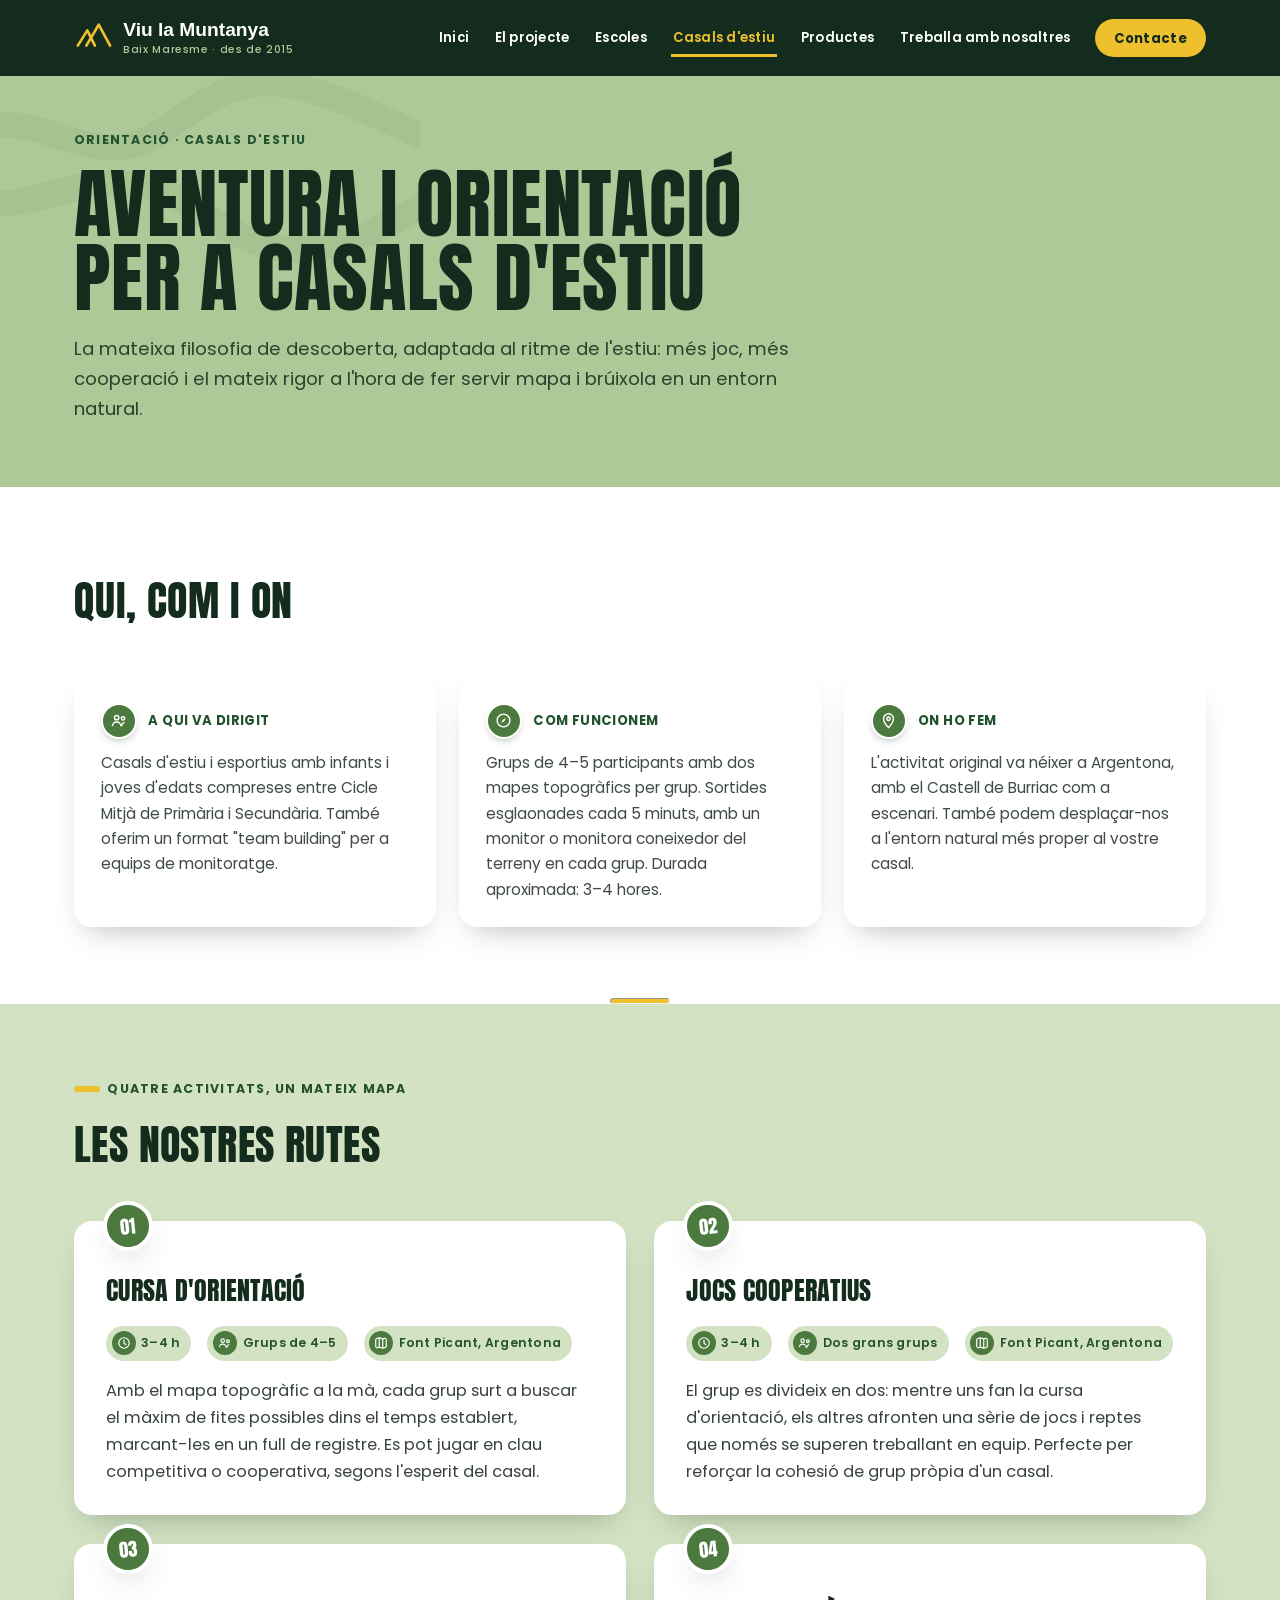
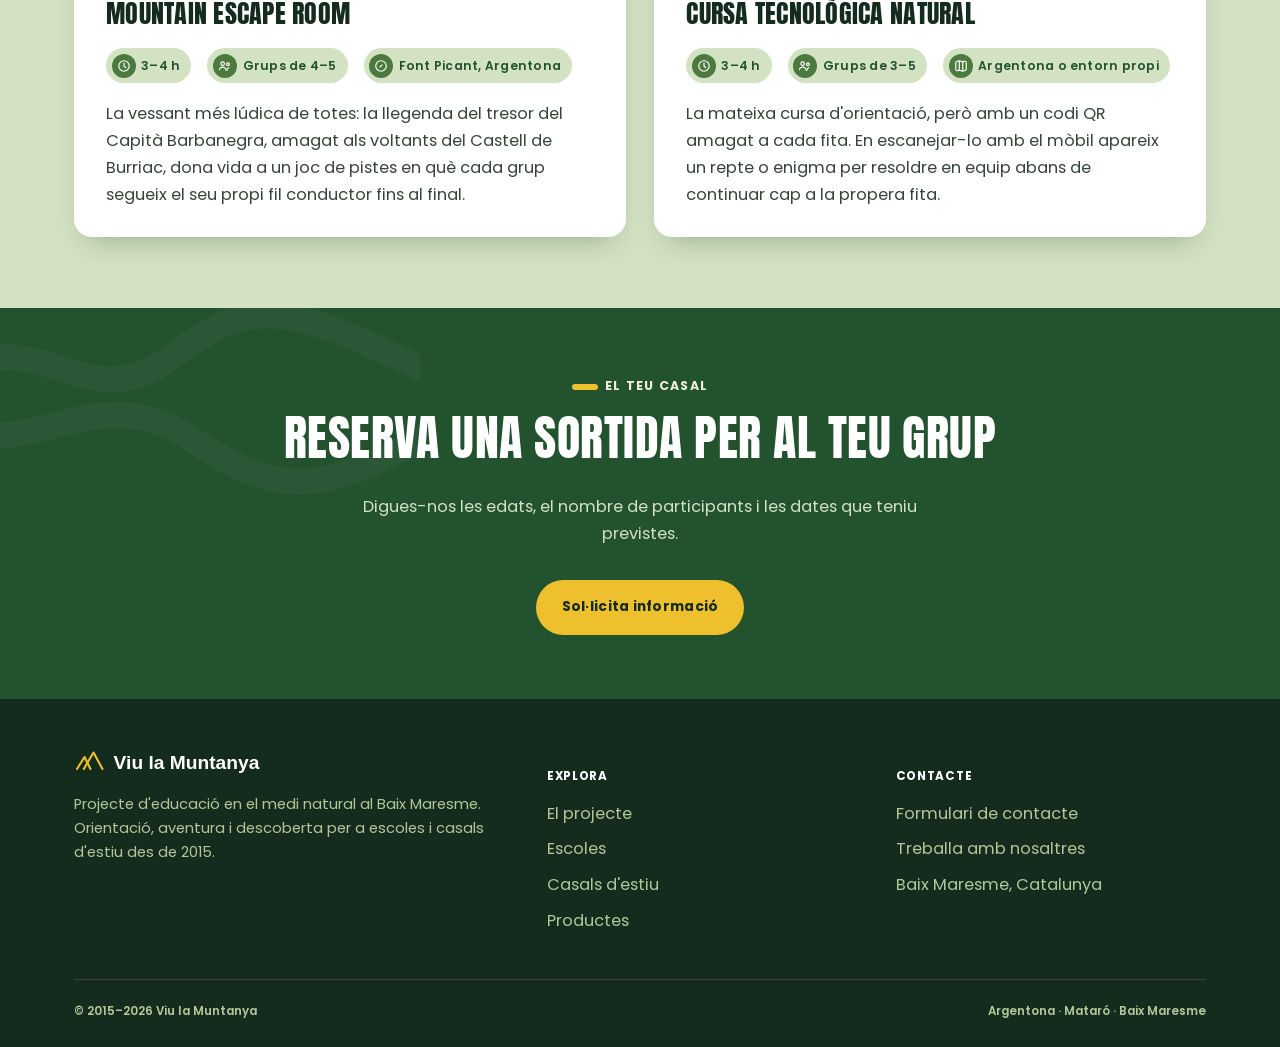
==== commit b588a258: "UPDATE" ====
--- a/casals.html
+++ b/casals.html
@@ -26,12 +26,8 @@
   <div class="container">
     <a href="index.html" class="brand">
       <svg class="brand__mark" viewBox="0 0 40 40" aria-hidden="true">
-        <circle cx="20" cy="20" r="17" stroke="currentColor" stroke-width="1.6" fill="none"/>
-        <line x1="20" y1="4" x2="20" y2="8" stroke="currentColor" stroke-width="1.4"/>
-        <line x1="20" y1="32" x2="20" y2="36" stroke="currentColor" stroke-width="1.4"/>
-        <line x1="4" y1="20" x2="8" y2="20" stroke="currentColor" stroke-width="1.4"/>
-        <line x1="32" y1="20" x2="36" y2="20" stroke="currentColor" stroke-width="1.4"/>
-        <path d="M11 26 18 10 21 19 29 26 21 21Z" fill="currentColor"/>
+        <path d="M4 28 14 12 22 28" fill="none" stroke="currentColor" stroke-width="2.8" stroke-linecap="round" stroke-linejoin="round"/>
+        <path d="M13 28 26 6 38 28" fill="none" stroke="currentColor" stroke-width="2.8" stroke-linecap="round" stroke-linejoin="round"/>
       </svg>
       <span class="brand__word">Viu la Muntanya<small>Baix Maresme · des de 2015</small></span>
     </a>
@@ -57,7 +53,7 @@
   <section class="hero hero--page topo-bg">
     <div class="container">
       <p class="hero__coords">Orientació · Casals d'estiu</p>
-      <h1>Aventura i orientació<br>per a casals d'estiu</h1>
+      <h1>Aventura i orientació <br class="hero__linebreak">per a casals d'estiu</h1>
       <p class="hero__lede">La mateixa filosofia de descoberta, adaptada al ritme de l'estiu: més joc, més cooperació i el mateix rigor a l'hora de fer servir mapa i brúixola en un entorn natural.</p>
     </div>
   </section>
@@ -160,7 +156,7 @@
     <div class="footer__grid">
       <div>
         <div class="footer__brand">
-          <svg viewBox="0 0 40 40" aria-hidden="true"><circle cx="20" cy="20" r="17" stroke="currentColor" stroke-width="1.6" fill="none"/><path d="M11 26 18 10 21 19 29 26 21 21Z" fill="currentColor"/></svg>
+          <svg viewBox="0 0 40 40" aria-hidden="true"><path d="M4 28 14 12 22 28" fill="none" stroke="currentColor" stroke-width="2.8" stroke-linecap="round" stroke-linejoin="round"/><path d="M13 28 26 6 38 28" fill="none" stroke="currentColor" stroke-width="2.8" stroke-linecap="round" stroke-linejoin="round"/></svg>
           <span>Viu la Muntanya</span>
         </div>
         <p>Projecte d'educació en el medi natural al Baix Maresme. Orientació, aventura i descoberta per a escoles i casals d'estiu des de 2015.</p>
--- a/css/styles.css
+++ b/css/styles.css
@@ -144,11 +144,11 @@
 }
 .brand__mark { width: 38px; height: 38px; flex-shrink: 0; color: var(--yellow); }
 .brand__word {
-  font-family: var(--f-display);
-  font-size: 1.3rem;
-  letter-spacing: 0.02em;
-  line-height: 1;
-  text-transform: uppercase;
+  font-family: var(--f-body);
+  font-weight: 800;
+  font-size: 1.2rem;
+  letter-spacing: 0;
+  line-height: 1.05;
 }
 .brand__word small {
   display: block;
@@ -232,6 +232,7 @@
   line-height: 0.96;
   color: var(--green-ink);
   text-transform: uppercase;
+  overflow-wrap: break-word;
 }
 .hero__lede {
   font-family: var(--f-body);
@@ -242,6 +243,12 @@
   margin-top: 1.2rem;
 }
 .hero__actions { display: flex; flex-wrap: wrap; gap: 0.9rem; margin-top: 2rem; }
+
+@media (max-width: 540px) {
+  .hero__linebreak { display: none; }
+  .hero h1 { font-size: clamp(1.9rem, 10vw, 2.6rem); line-height: 1.05; }
+  mark { padding: 0 0.22em; }
+}
 
 .btn {
   display: inline-flex;
@@ -276,7 +283,13 @@
 /* Stats strip                                                              */
 /* ---------------------------------------------------------------------- */
 .stats { background: var(--cream); }
-.stats__grid { display: grid; grid-template-columns: repeat(4, 1fr); gap: 1.5rem; padding: 2.2rem 0; }
+.stats__grid { display: grid; grid-template-columns: repeat(4, 1fr); gap: 1.2rem; padding: 2.2rem 0; }
+.stat {
+  background: var(--white);
+  border-radius: var(--radius-md);
+  padding: 1.4rem 1.5rem;
+  box-shadow: var(--shadow-card);
+}
 .stat__num { font-family: var(--f-display); font-size: 2.3rem; color: var(--green-dark); line-height: 1; }
 .stat__label { font-family: var(--f-body); font-weight: 600; font-size: 0.76rem; letter-spacing: 0.03em; color: var(--ink); opacity: 0.75; margin-top: 0.5rem; }
 @media (max-width: 760px) { .stats__grid { grid-template-columns: repeat(2, 1fr); } }
@@ -522,7 +535,7 @@
 @media (max-width: 760px) { .footer__grid { grid-template-columns: 1fr; } }
 .footer__brand { display: flex; align-items: center; gap: 0.6rem; color: var(--white); margin-bottom: 0.8rem; }
 .footer__brand svg { width: 30px; height: 30px; color: var(--yellow); }
-.footer__brand span { font-family: var(--f-display); font-size: 1.2rem; text-transform: uppercase; }
+.footer__brand span { font-family: var(--f-body); font-weight: 800; font-size: 1.2rem; }
 .site-footer p { font-size: 0.92rem; max-width: 30em; }
 .footer h5 { font-family: var(--f-body); font-weight: 700; font-size: 0.74rem; letter-spacing: 0.06em; text-transform: uppercase; color: var(--white); margin-bottom: 0.9rem; }
 .footer__links li { margin-bottom: 0.55rem; }
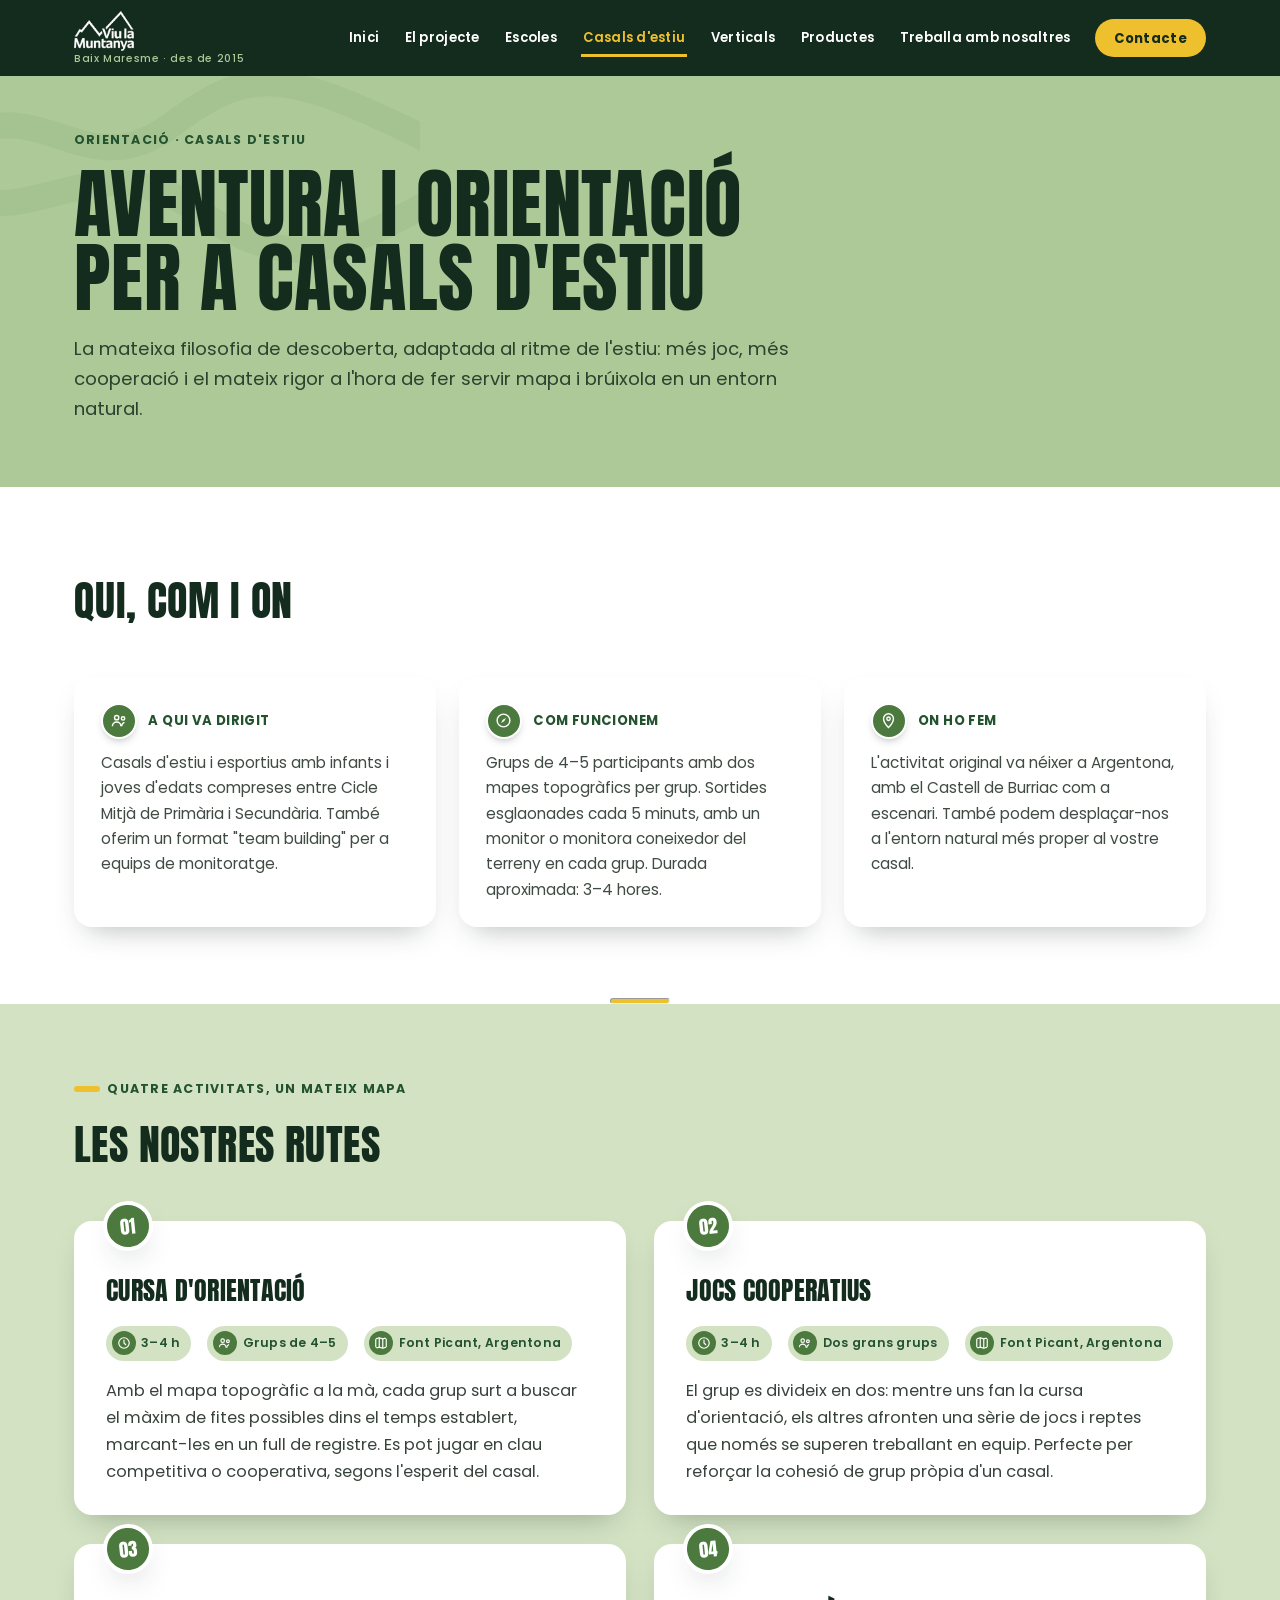
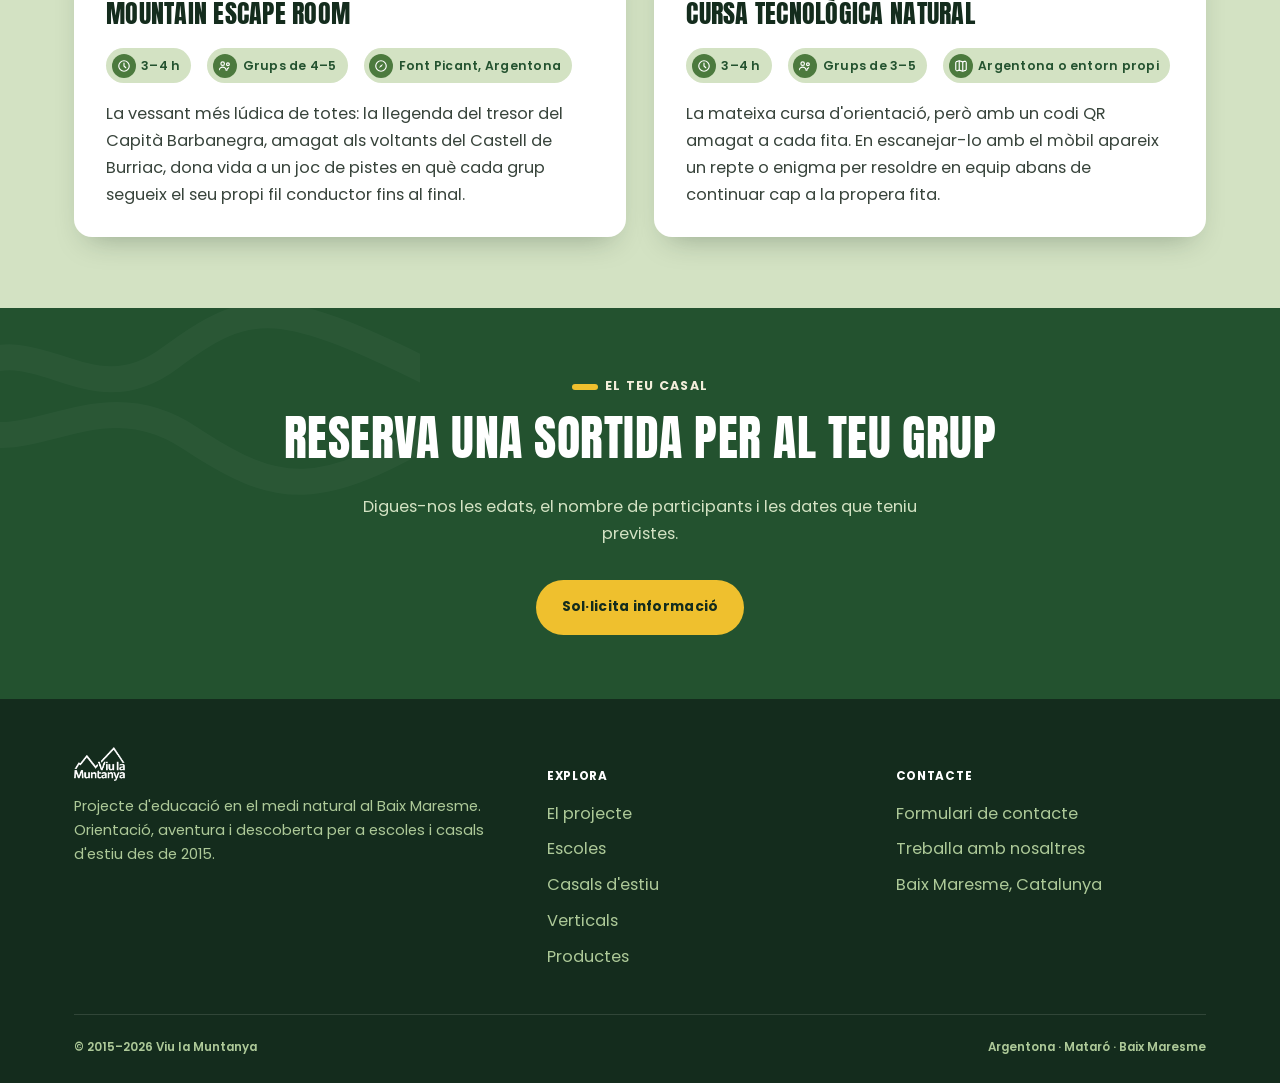
==== commit 5a6f6e85: "UPDATE" ====
--- a/casals.html
+++ b/casals.html
@@ -6,6 +6,7 @@
 <title>Orientació en casals d'estiu — Viu la Muntanya</title>
 <meta name="description" content="Activitats d'orientació i aventura per a casals d'estiu i esportius del Baix Maresme: cursa d'orientació, jocs cooperatius, mountain escape room i cursa tecnològica natural.">
 <link rel="icon" type="image/svg+xml" href="assets/favicon.svg">
+<link rel="apple-touch-icon" href="assets/img/logo/apple-touch-icon.png">
 <link rel="preconnect" href="https://fonts.googleapis.com">
 <link rel="preconnect" href="https://fonts.gstatic.com" crossorigin>
 <link href="https://fonts.googleapis.com/css2?family=Anton&family=Poppins:wght@400;500;600;700;800&family=Caveat:wght@600;700&display=swap" rel="stylesheet">
@@ -25,11 +26,8 @@
 <header class="site-header">
   <div class="container">
     <a href="index.html" class="brand">
-      <svg class="brand__mark" viewBox="0 0 40 40" aria-hidden="true">
-        <path d="M4 28 14 12 22 28" fill="none" stroke="currentColor" stroke-width="2.8" stroke-linecap="round" stroke-linejoin="round"/>
-        <path d="M13 28 26 6 38 28" fill="none" stroke="currentColor" stroke-width="2.8" stroke-linecap="round" stroke-linejoin="round"/>
-      </svg>
-      <span class="brand__word">Viu la Muntanya<small>Baix Maresme · des de 2015</small></span>
+      <img class="brand__logo" src="assets/img/logo/logo-blanc.png" alt="Viu la Muntanya" width="363" height="241">
+      <span class="brand__tag">Baix Maresme · des de 2015</span>
     </a>
     <button class="nav__toggle" aria-label="Obrir menú" aria-expanded="false">
       <svg width="22" height="22"><use href="#icon-menu"/></svg>
@@ -40,6 +38,7 @@
         <li><a href="projecte.html">El projecte</a></li>
         <li><a href="escoles.html">Escoles</a></li>
         <li><a href="casals.html" aria-current="page">Casals d'estiu</a></li>
+        <li><a href="verticals.html">Verticals</a></li>
         <li><a href="productes.html">Productes</a></li>
         <li><a href="treballa.html">Treballa amb nosaltres</a></li>
         <li><a href="contacte.html" class="nav__cta">Contacte</a></li>
@@ -156,8 +155,7 @@
     <div class="footer__grid">
       <div>
         <div class="footer__brand">
-          <svg viewBox="0 0 40 40" aria-hidden="true"><path d="M4 28 14 12 22 28" fill="none" stroke="currentColor" stroke-width="2.8" stroke-linecap="round" stroke-linejoin="round"/><path d="M13 28 26 6 38 28" fill="none" stroke="currentColor" stroke-width="2.8" stroke-linecap="round" stroke-linejoin="round"/></svg>
-          <span>Viu la Muntanya</span>
+          <img src="assets/img/logo/logo-blanc.png" alt="Viu la Muntanya" width="363" height="241" loading="lazy">
         </div>
         <p>Projecte d'educació en el medi natural al Baix Maresme. Orientació, aventura i descoberta per a escoles i casals d'estiu des de 2015.</p>
       </div>
@@ -167,6 +165,7 @@
           <li><a href="projecte.html">El projecte</a></li>
           <li><a href="escoles.html">Escoles</a></li>
           <li><a href="casals.html">Casals d'estiu</a></li>
+          <li><a href="verticals.html">Verticals</a></li>
           <li><a href="productes.html">Productes</a></li>
         </ul>
       </div>
--- a/css/styles.css
+++ b/css/styles.css
@@ -548,3 +548,67 @@
 /* ---------------------------------------------------------------------- */
 .reveal.reveal-pending { opacity: 0; transform: translateY(16px); transition: opacity 0.5s ease, transform 0.5s ease; }
 .reveal.reveal-pending.is-visible { opacity: 1; transform: translateY(0); }
+
+/* ---------------------------------------------------------------------- */
+/* Logo real de la marca (capçalera i peu)                                 */
+/* ---------------------------------------------------------------------- */
+.brand { flex-direction: column; align-items: flex-start; gap: 3px; }
+.brand__logo { height: 40px; width: auto; }
+.brand__tag {
+  font-family: var(--f-body);
+  font-weight: 500;
+  font-size: 0.65rem;
+  letter-spacing: 0.06em;
+  color: var(--sage);
+  line-height: 1;
+}
+.footer__brand img { height: 34px; width: auto; }
+@media (max-width: 420px) {
+  .brand__logo { height: 34px; }
+  .brand__tag { display: none; }
+}
+
+/* ---------------------------------------------------------------------- */
+/* Galeries de producte — fotos de mostra amb fons blanc                    */
+/* ---------------------------------------------------------------------- */
+.product-card__gallery--mockup { background: var(--sage-soft); }
+.product-card__gallery--mockup img { object-fit: contain; background: var(--white); padding: 6px; }
+.product-card__gallery--single { grid-template-columns: 1fr; }
+.product-card__gallery--four .stack { grid-template-rows: repeat(3, 1fr); }
+.product-card__colors {
+  display: flex;
+  flex-wrap: wrap;
+  gap: 0.4rem;
+  margin: 0 0 0.9rem;
+}
+.product-card__colors span {
+  font-family: var(--f-body);
+  font-weight: 600;
+  font-size: 0.72rem;
+  letter-spacing: 0.02em;
+  color: var(--green-dark);
+  background: var(--sage-soft);
+  border-radius: 999px;
+  padding: 0.2rem 0.7rem;
+}
+
+/* ---------------------------------------------------------------------- */
+/* Lliga de Verticals — enllaços de recorregut dins de cada targeta         */
+/* ---------------------------------------------------------------------- */
+.route-card__links {
+  display: flex;
+  flex-wrap: wrap;
+  gap: 0.6rem;
+  margin-top: 1.2rem;
+  padding-top: 1.2rem;
+  border-top: 1px solid var(--sage-soft);
+}
+.btn--sm { padding: 0.6rem 1.1rem; font-size: 0.78rem; }
+.btn--track {
+  background: var(--sage-soft);
+  color: var(--green-ink);
+  border-color: transparent;
+}
+.btn--track:hover { background: var(--sage); }
+.btn--track svg { width: 18px; height: 18px; flex-shrink: 0; }
+.fork--single { grid-template-columns: 1fr; }
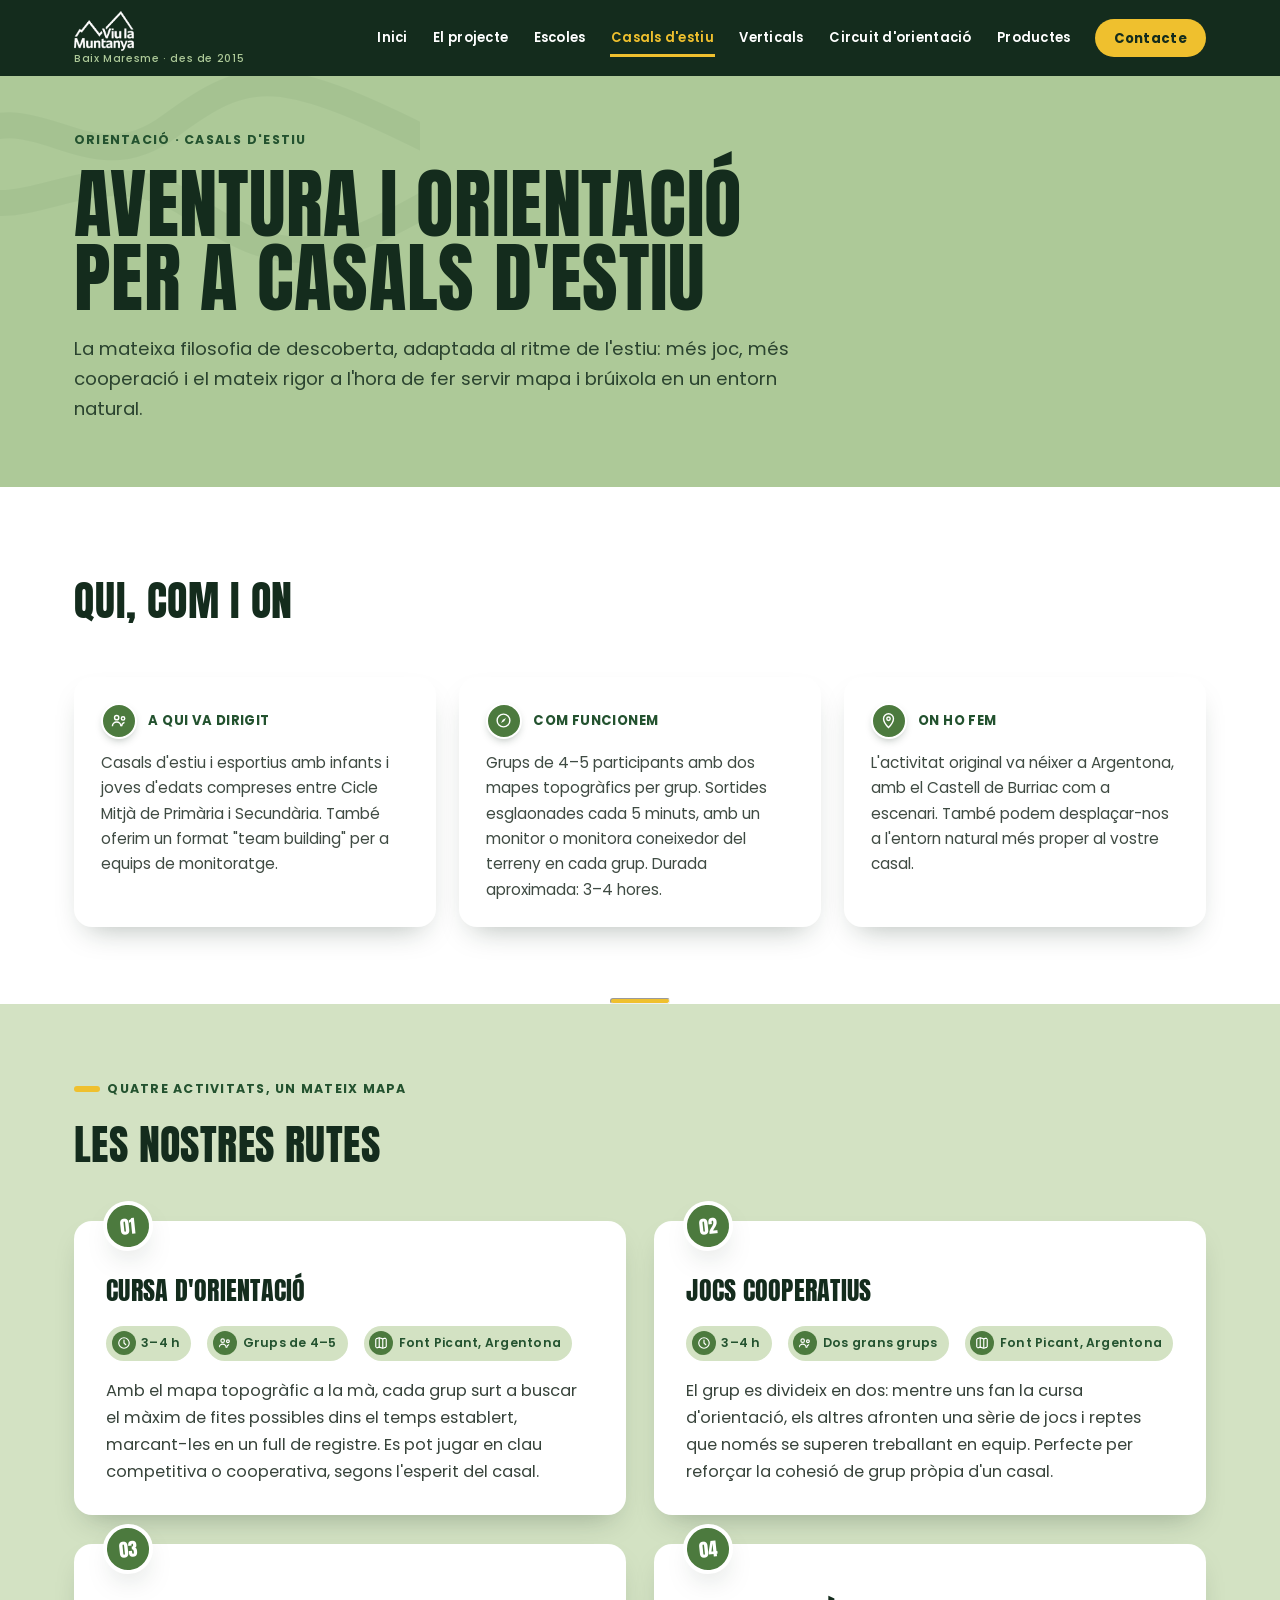
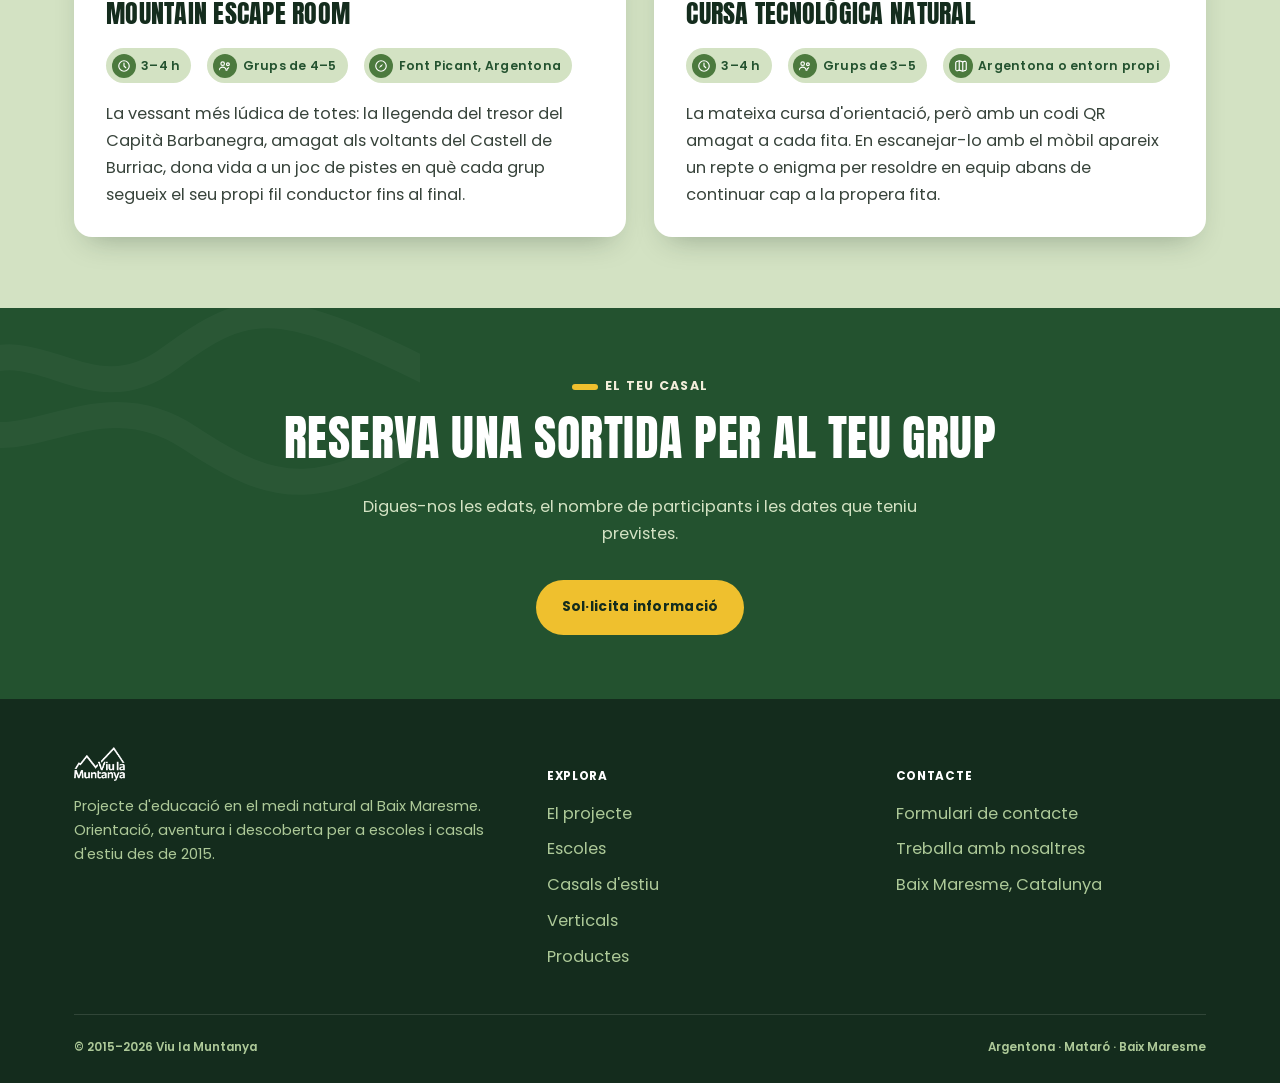
==== commit 873ac9d9: "UPDATE" ====
--- a/casals.html
+++ b/casals.html
@@ -5,8 +5,9 @@
 <meta name="viewport" content="width=device-width, initial-scale=1">
 <title>Orientació en casals d'estiu — Viu la Muntanya</title>
 <meta name="description" content="Activitats d'orientació i aventura per a casals d'estiu i esportius del Baix Maresme: cursa d'orientació, jocs cooperatius, mountain escape room i cursa tecnològica natural.">
-<link rel="icon" type="image/svg+xml" href="assets/favicon.svg">
-<link rel="apple-touch-icon" href="assets/img/logo/apple-touch-icon.png">
+<link rel="icon" href="assets/favicon.png?v=2" sizes="64x64" type="image/png">
+<link rel="icon" type="image/svg+xml" href="assets/favicon.svg?v=2">
+<link rel="apple-touch-icon" href="assets/img/logo/apple-touch-icon.png?v=2">
 <link rel="preconnect" href="https://fonts.googleapis.com">
 <link rel="preconnect" href="https://fonts.gstatic.com" crossorigin>
 <link href="https://fonts.googleapis.com/css2?family=Anton&family=Poppins:wght@400;500;600;700;800&family=Caveat:wght@600;700&display=swap" rel="stylesheet">
@@ -39,8 +40,8 @@
         <li><a href="escoles.html">Escoles</a></li>
         <li><a href="casals.html" aria-current="page">Casals d'estiu</a></li>
         <li><a href="verticals.html">Verticals</a></li>
+        <li><a href="circuit-orientacio.html">Circuit d'orientació</a></li>
         <li><a href="productes.html">Productes</a></li>
-        <li><a href="treballa.html">Treballa amb nosaltres</a></li>
         <li><a href="contacte.html" class="nav__cta">Contacte</a></li>
       </ul>
     </nav>
--- a/css/styles.css
+++ b/css/styles.css
@@ -612,3 +612,119 @@
 .btn--track:hover { background: var(--sage); }
 .btn--track svg { width: 18px; height: 18px; flex-shrink: 0; }
 .fork--single { grid-template-columns: 1fr; }
+
+/* ---------------------------------------------------------------------- */
+/* Correccions per a mòbil                                                 */
+/* ---------------------------------------------------------------------- */
+
+/* 1. Franja de xifres de la portada.
+   .stats__grid declarava "padding: 2.2rem 0" i, com que va després de
+   .container al full d'estil i té la mateixa especificitat, li anul·lava
+   el marge lateral d'1.5rem. Per això les quatre targetes quedaven
+   enganxades a la vora de la pantalla. Recuperem el marge lateral. */
+.stats__grid { padding: 2.2rem 1.5rem; }
+
+@media (max-width: 560px) {
+  .stats__grid { padding: 1.9rem 1.5rem 2.1rem; gap: 0.9rem; }
+  .stat { padding: 1.15rem 1.05rem 1.25rem; }
+  .stat__num { font-size: 2rem; }
+  .stat__label { font-size: 0.72rem; line-height: 1.4; margin-top: 0.45rem; }
+}
+
+/* 2. Subratllat groc dels titulars.
+   El fons d'un element en línia és tan alt com la caixa de la font
+   (a l'Anton, uns 1,36em), no com l'interlineat. Amb line-height 1.05 el
+   groc sobresortia ~0.15em per dalt i tapava la línia anterior (per
+   exemple la coma d'"Amunt, sempre"). Fent-lo inline-block, l'alçada del
+   groc passa a ser la que li indiquem, i deixem prou interlineat al títol.
+   Nota: un <mark> inline-block ja no es parteix en dues línies; per a
+   paraules soltes com "brúixola" o "amunt" no és cap problema. */
+@media (max-width: 860px) {
+  .hero h1 { line-height: 1.22; }
+  mark { display: inline-block; line-height: 1.04; padding: 0.05em 0.22em; }
+}
+
+/* ---------------------------------------------------------------------- */
+/* Lliga de Verticals — calendari i fitxa de cada cursa                    */
+/* ---------------------------------------------------------------------- */
+.calendar { display: grid; gap: 0.7rem; list-style: none; margin: 0; padding: 0; }
+.calendar__row {
+  display: grid;
+  grid-template-columns: 64px 1fr auto;
+  align-items: center;
+  gap: 1.2rem;
+  background: var(--white);
+  border-radius: var(--radius-md);
+  box-shadow: var(--shadow-card);
+  padding: 0.9rem 1.3rem;
+  transition: transform 0.14s ease;
+}
+.calendar__row:hover { transform: translateX(4px); }
+.calendar__date {
+  display: flex;
+  flex-direction: column;
+  align-items: center;
+  justify-content: center;
+  background: var(--yellow);
+  color: var(--green-ink);
+  border-radius: 12px;
+  padding: 0.45rem 0.2rem 0.35rem;
+  line-height: 1;
+}
+.calendar__date b { font-family: var(--f-display); font-weight: 400; font-size: 1.5rem; }
+.calendar__date {
+  font-family: var(--f-body);
+  font-weight: 700;
+  font-size: 0.66rem;
+  letter-spacing: 0.08em;
+  text-transform: uppercase;
+}
+.calendar__name {
+  font-family: var(--f-display);
+  font-size: 1.3rem;
+  text-transform: uppercase;
+  color: var(--green-ink);
+  line-height: 1.1;
+}
+.calendar__name:hover { color: var(--green-mid); }
+.calendar__note {
+  font-family: var(--f-body);
+  font-weight: 700;
+  font-size: 0.76rem;
+  letter-spacing: 0.02em;
+  color: var(--green-dark);
+  white-space: nowrap;
+}
+@media (max-width: 620px) {
+  .calendar__row { grid-template-columns: 56px 1fr; gap: 0.9rem; padding: 0.8rem 1rem; }
+  .calendar__name { font-size: 1.12rem; }
+  .calendar__note { grid-column: 2; white-space: normal; }
+}
+
+.route-card .eyebrow { margin-top: 0.9rem; }
+.route-card .eyebrow + h3 { margin-top: 0.35rem; }
+
+.vertical-facts { display: grid; gap: 0.5rem; margin: 0 0 0.2rem; }
+.vertical-facts > div { display: grid; grid-template-columns: 88px 1fr; gap: 0.9rem; }
+.vertical-facts dt {
+  font-family: var(--f-body);
+  font-weight: 700;
+  font-size: 0.7rem;
+  letter-spacing: 0.06em;
+  text-transform: uppercase;
+  color: var(--green-dark);
+  padding-top: 0.2rem;
+}
+.vertical-facts dd { margin: 0; font-size: 0.92rem; color: var(--ink); opacity: 0.86; }
+.vertical-facts dd a { text-decoration: underline; text-underline-offset: 3px; }
+.vertical-facts dd a:hover { color: var(--green-mid); }
+@media (max-width: 520px) {
+  .vertical-facts > div { grid-template-columns: 1fr; gap: 0.15rem; }
+}
+#calendari, #verticals { scroll-margin-top: 90px; }
+
+/* Llistes del reglament de la lliga */
+.rule-list { display: grid; gap: 0.7rem; margin: 0.2rem 0 0; }
+.rule-list li { position: relative; padding-left: 1.4rem; font-size: 0.95rem; line-height: 1.6; opacity: 0.88; }
+.rule-list li::before { content: ""; position: absolute; left: 0; top: 0.62em; width: 8px; height: 8px; border-radius: 50%; background: var(--yellow); }
+.infobox .price-tag { margin: 0.2rem 0 0.7rem; }
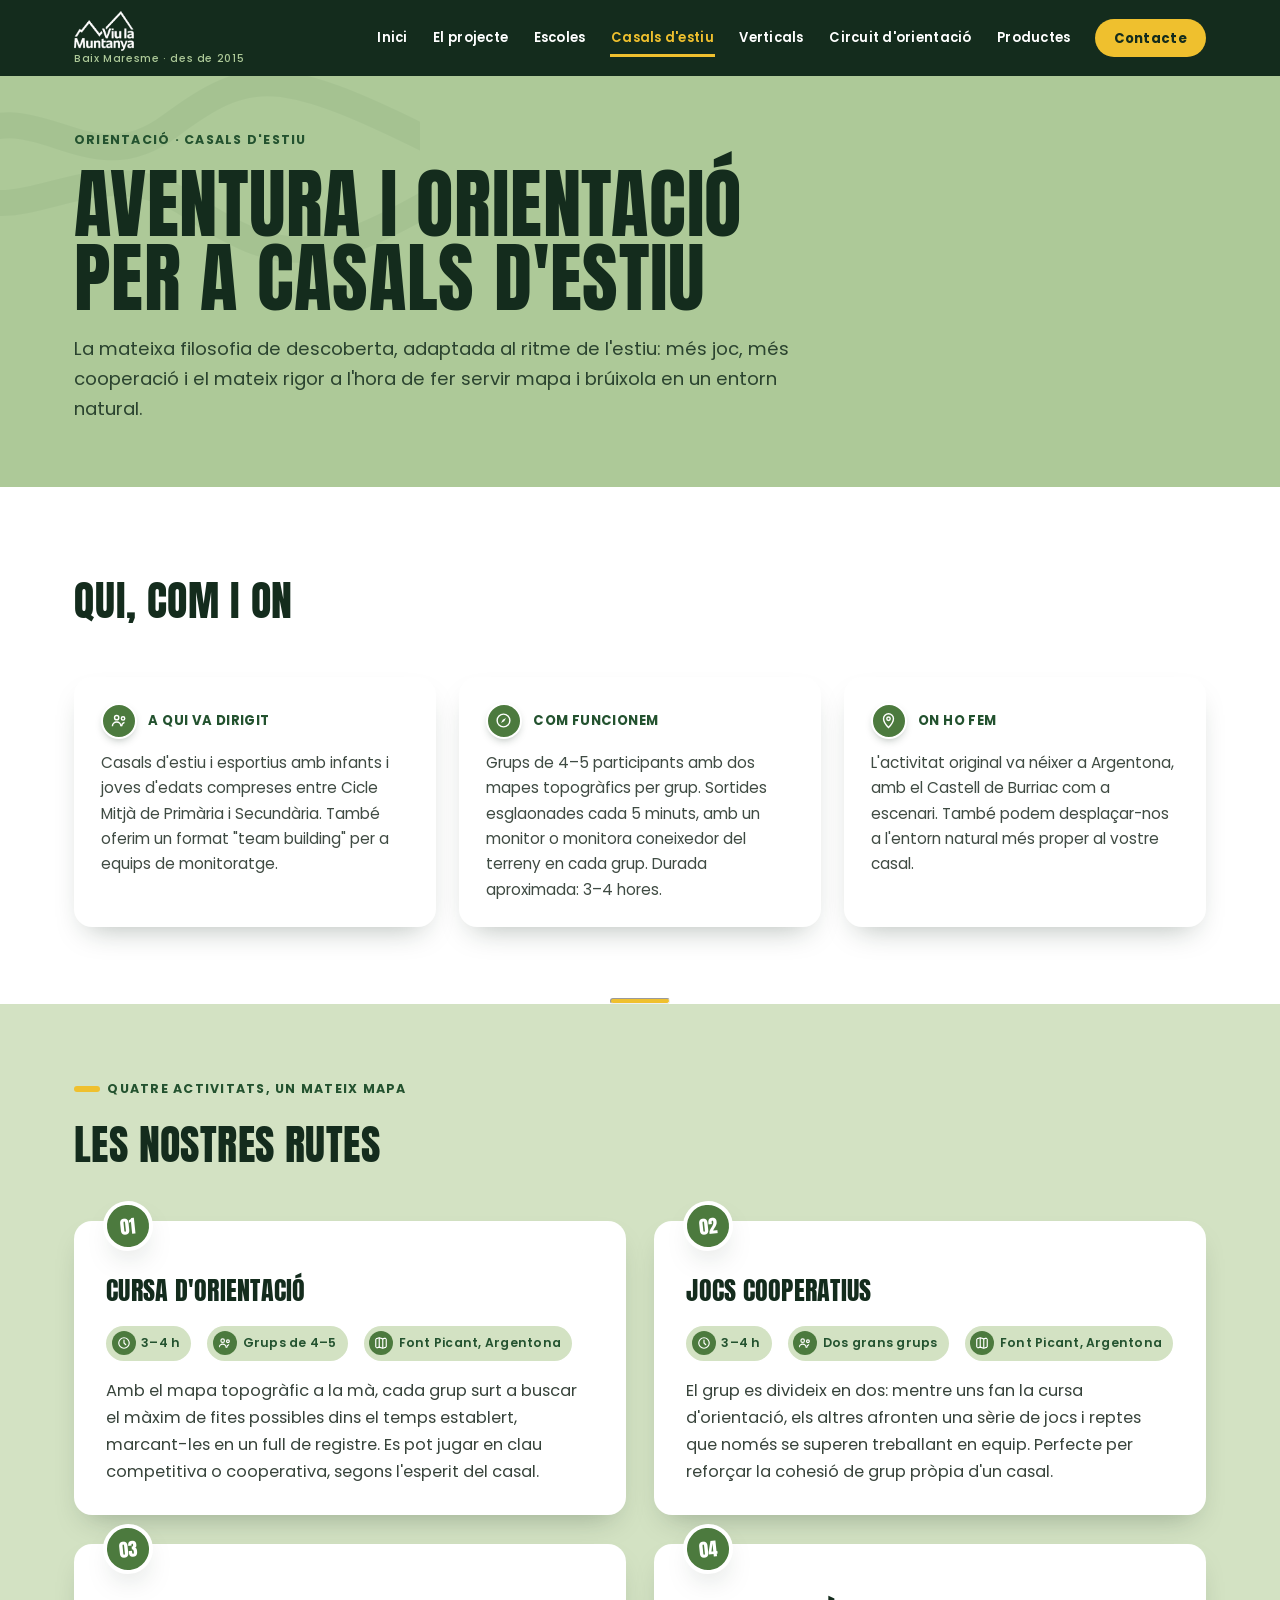
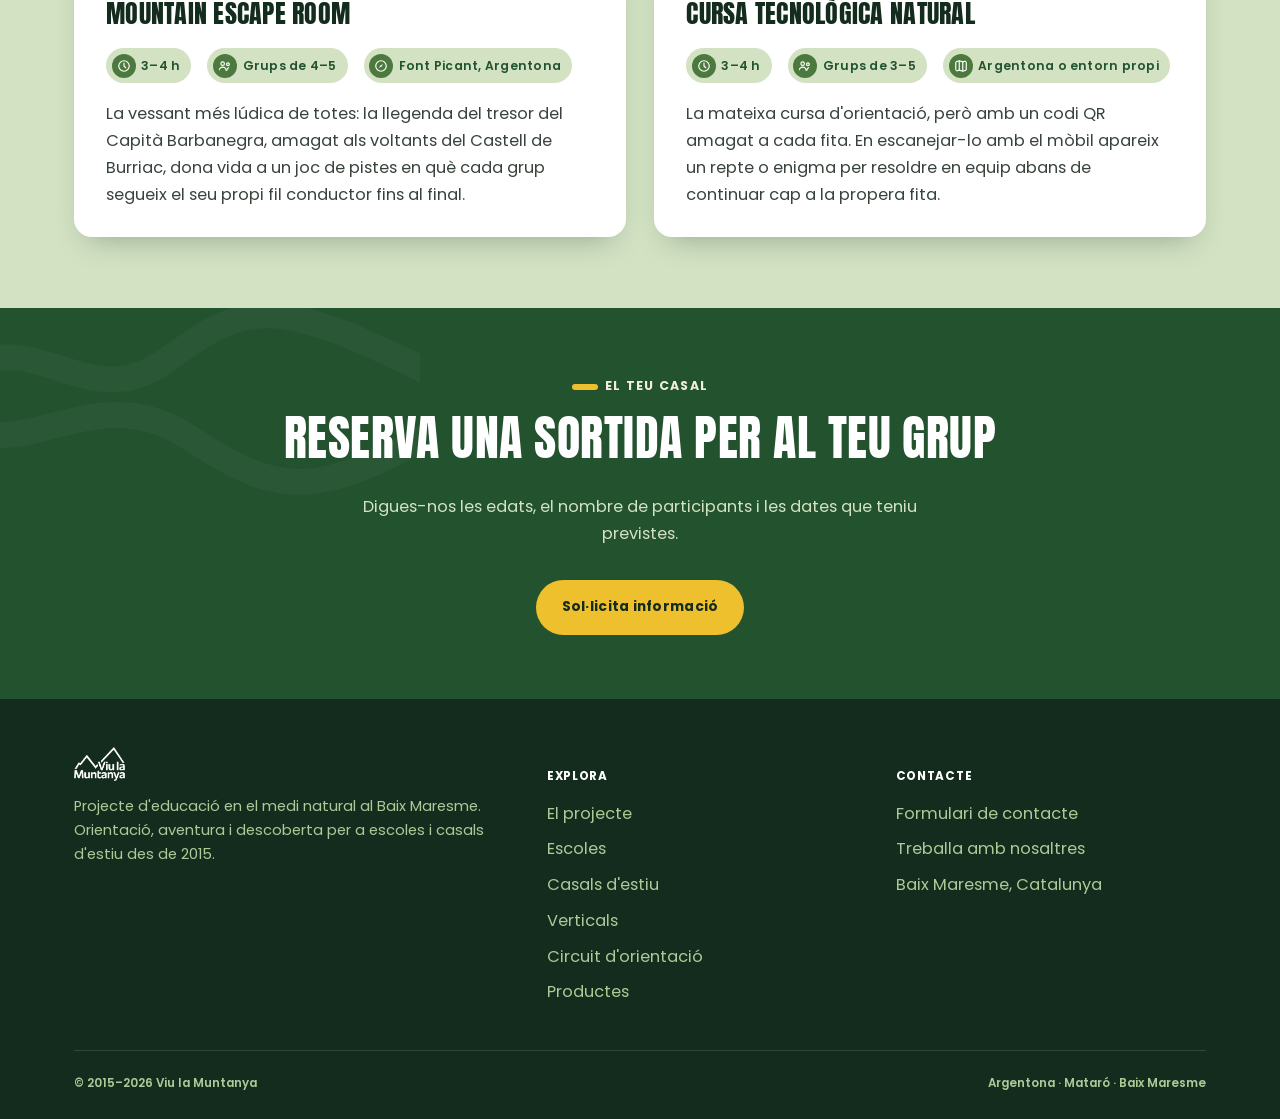
==== commit a25a96d9: "UPDATE" ====
--- a/casals.html
+++ b/casals.html
@@ -167,6 +167,7 @@
           <li><a href="escoles.html">Escoles</a></li>
           <li><a href="casals.html">Casals d'estiu</a></li>
           <li><a href="verticals.html">Verticals</a></li>
+          <li><a href="circuit-orientacio.html">Circuit d'orientació</a></li>
           <li><a href="productes.html">Productes</a></li>
         </ul>
       </div>
--- a/css/styles.css
+++ b/css/styles.css
@@ -727,4 +727,64 @@
 .rule-list { display: grid; gap: 0.7rem; margin: 0.2rem 0 0; }
 .rule-list li { position: relative; padding-left: 1.4rem; font-size: 0.95rem; line-height: 1.6; opacity: 0.88; }
 .rule-list li::before { content: ""; position: absolute; left: 0; top: 0.62em; width: 8px; height: 8px; border-radius: 50%; background: var(--yellow); }
-.infobox .price-tag { margin: 0.2rem 0 0.7rem; }+.infobox .price-tag { margin: 0.2rem 0 0.7rem; }
+
+/* Carrusel de fotos de producte (manual, sense rotació automàtica) */
+.product-carousel { position: relative; background: var(--white); }
+.product-carousel__track {
+  display: flex;
+  overflow-x: auto;
+  scroll-snap-type: x mandatory;
+  scroll-behavior: smooth;
+  -webkit-overflow-scrolling: touch;
+  scrollbar-width: none;
+}
+.product-carousel__track::-webkit-scrollbar { display: none; }
+.product-carousel__track img {
+  flex: 0 0 100%;
+  width: 100%;
+  aspect-ratio: 4 / 5;
+  object-fit: contain;
+  background: var(--white);
+  padding: 10px;
+  scroll-snap-align: center;
+}
+.product-carousel__nav {
+  position: absolute;
+  top: 50%;
+  transform: translateY(-50%);
+  width: 38px;
+  height: 38px;
+  border: none;
+  border-radius: 50%;
+  cursor: pointer;
+  background: rgba(255,255,255,0.94);
+  color: var(--green-ink);
+  box-shadow: 0 2px 10px rgba(20,44,29,0.18);
+  display: flex;
+  align-items: center;
+  justify-content: center;
+  transition: background 0.15s ease, opacity 0.15s ease;
+}
+.product-carousel__nav:hover { background: var(--yellow); }
+.product-carousel__nav--prev { left: 10px; }
+.product-carousel__nav--next { right: 10px; }
+.product-carousel__nav[disabled] { opacity: 0.28; cursor: default; }
+.product-carousel__nav[disabled]:hover { background: rgba(255,255,255,0.94); }
+.product-carousel__dots {
+  position: absolute;
+  left: 0; right: 0; bottom: 10px;
+  display: flex;
+  justify-content: center;
+  gap: 6px;
+}
+.product-carousel__dots button {
+  width: 8px; height: 8px; padding: 0;
+  border: none; border-radius: 50%;
+  background: var(--sage);
+  cursor: pointer;
+  transition: width 0.18s ease, background 0.18s ease;
+}
+.product-carousel__dots button[aria-selected="true"] { width: 20px; border-radius: 999px; background: var(--green-mid); }
+.product-carousel.is-single .product-carousel__nav,
+.product-carousel.is-single .product-carousel__dots { display: none; }
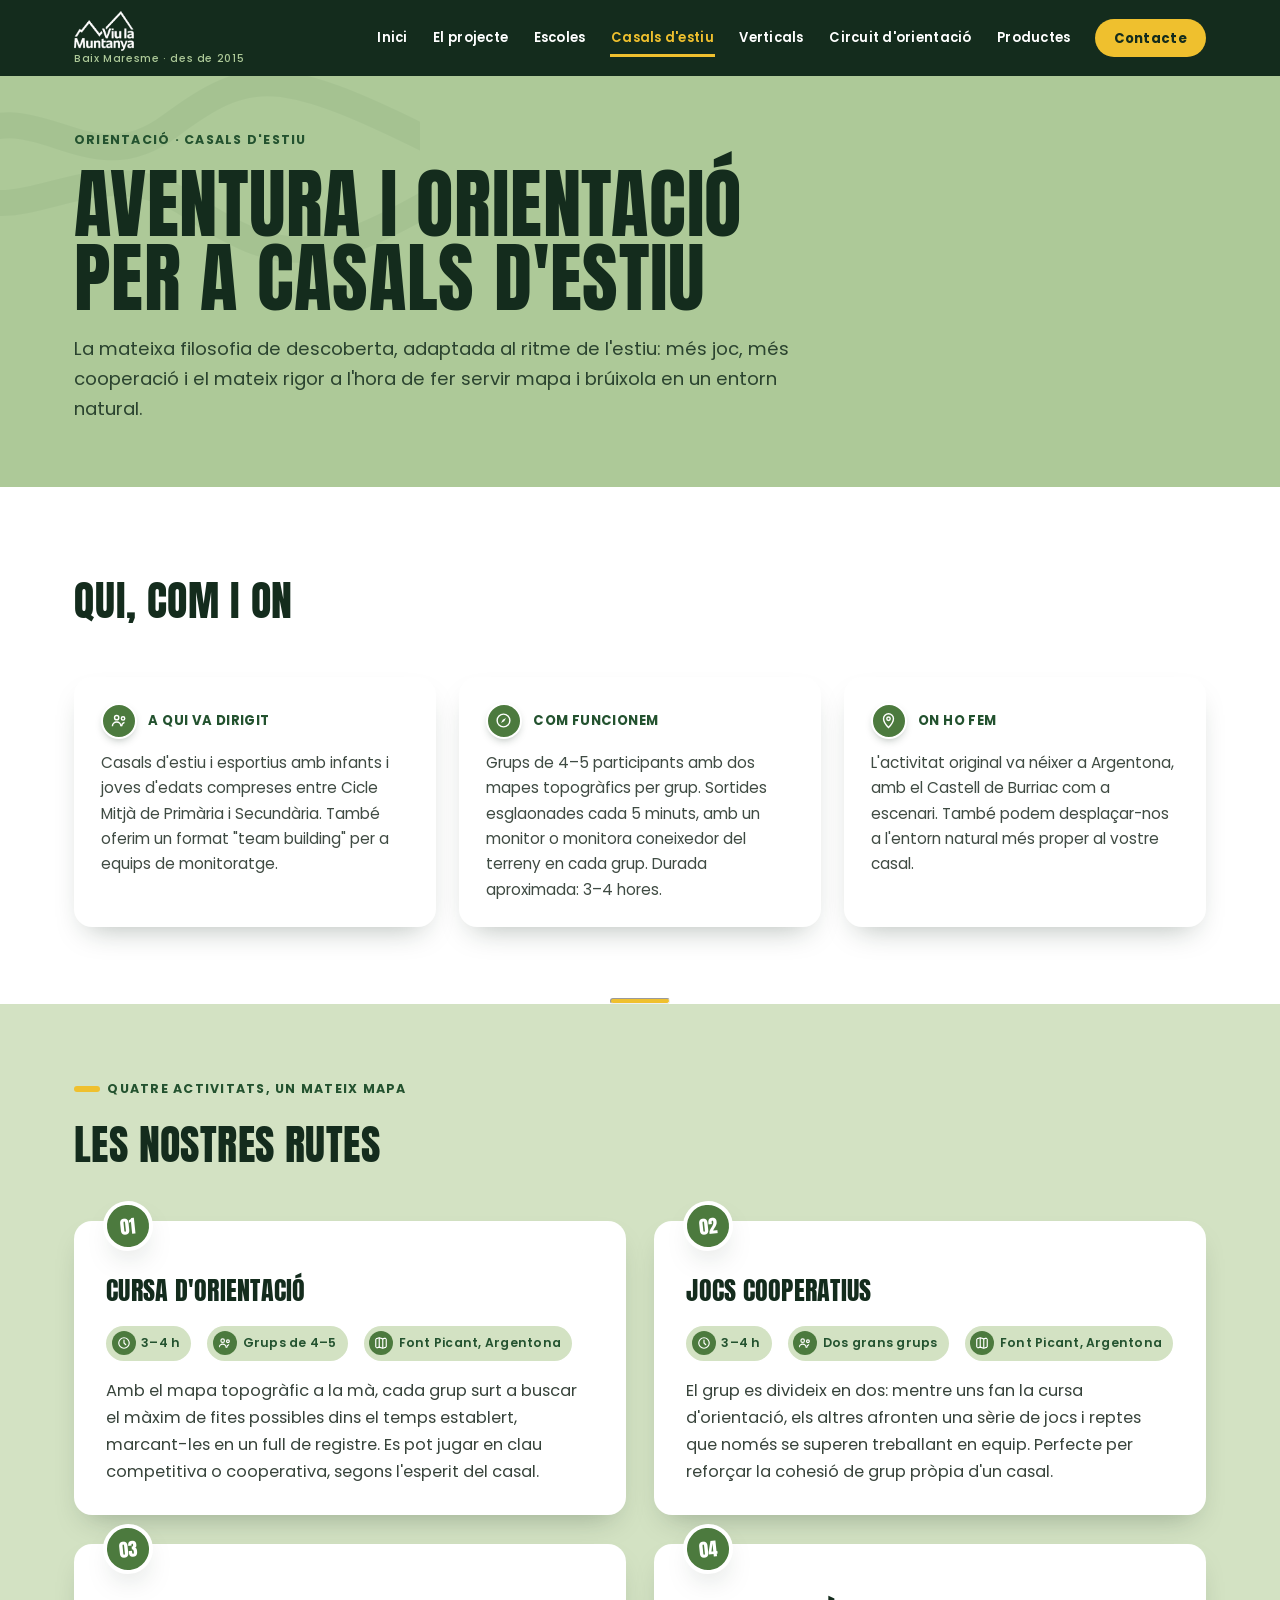
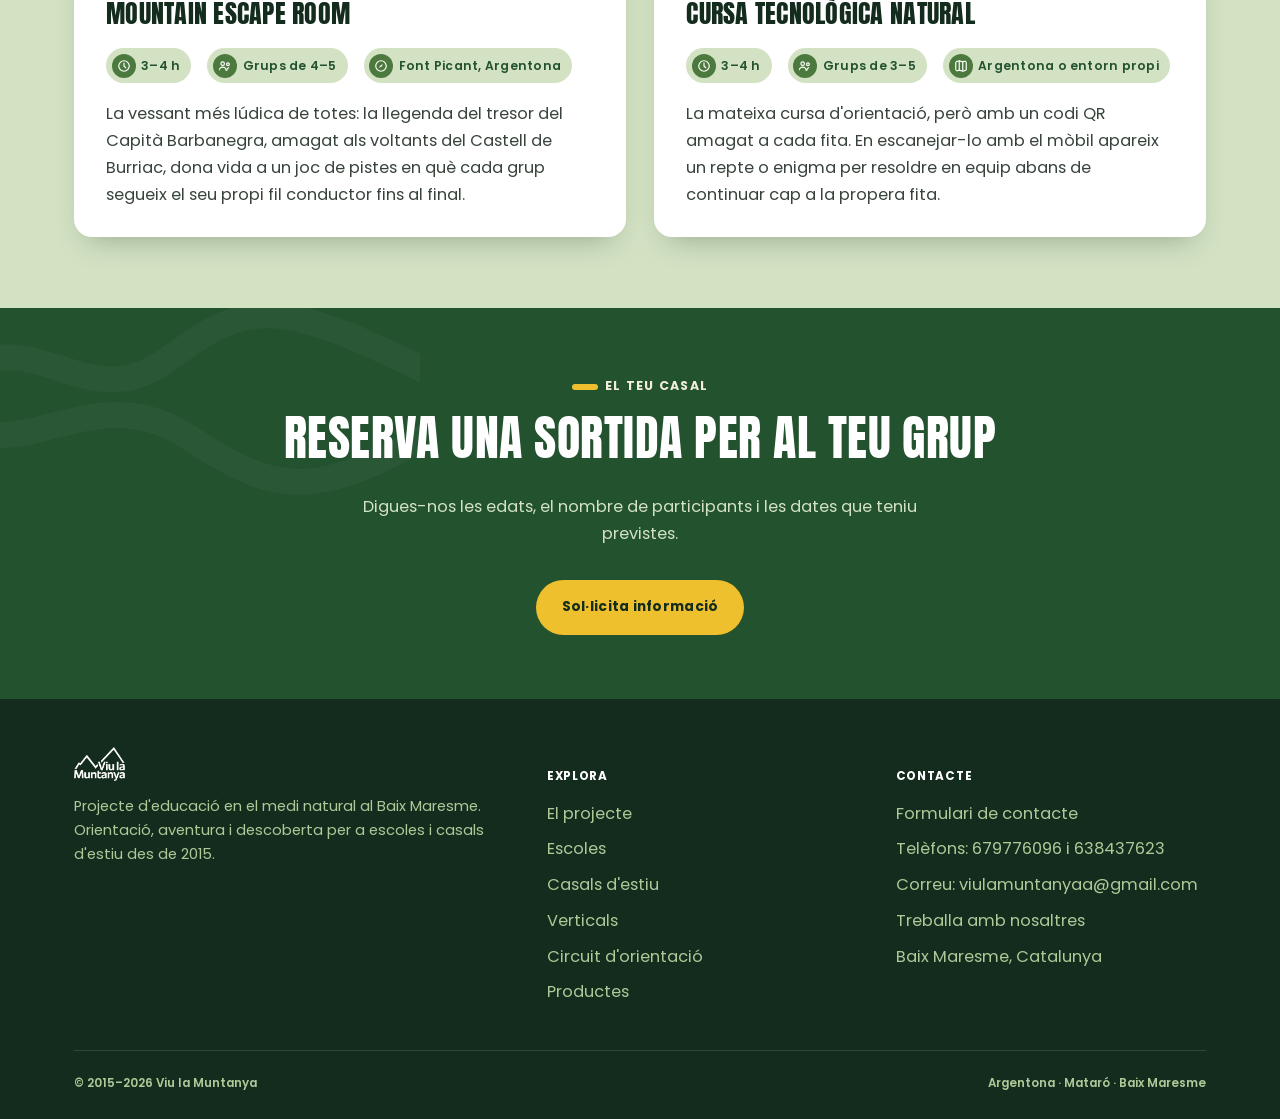
==== commit 23d3e735: "UPDATE FOOTER" ====
--- a/casals.html
+++ b/casals.html
@@ -175,6 +175,8 @@
         <h5>Contacte</h5>
         <ul class="footer__links">
           <li><a href="contacte.html">Formulari de contacte</a></li>
+          <li>Telèfons: 679776096 i 638437623</li>
+          <li>Correu: viulamuntanyaa@gmail.com</li>          
           <li><a href="treballa.html">Treballa amb nosaltres</a></li>
           <li>Baix Maresme, Catalunya</li>
         </ul>
